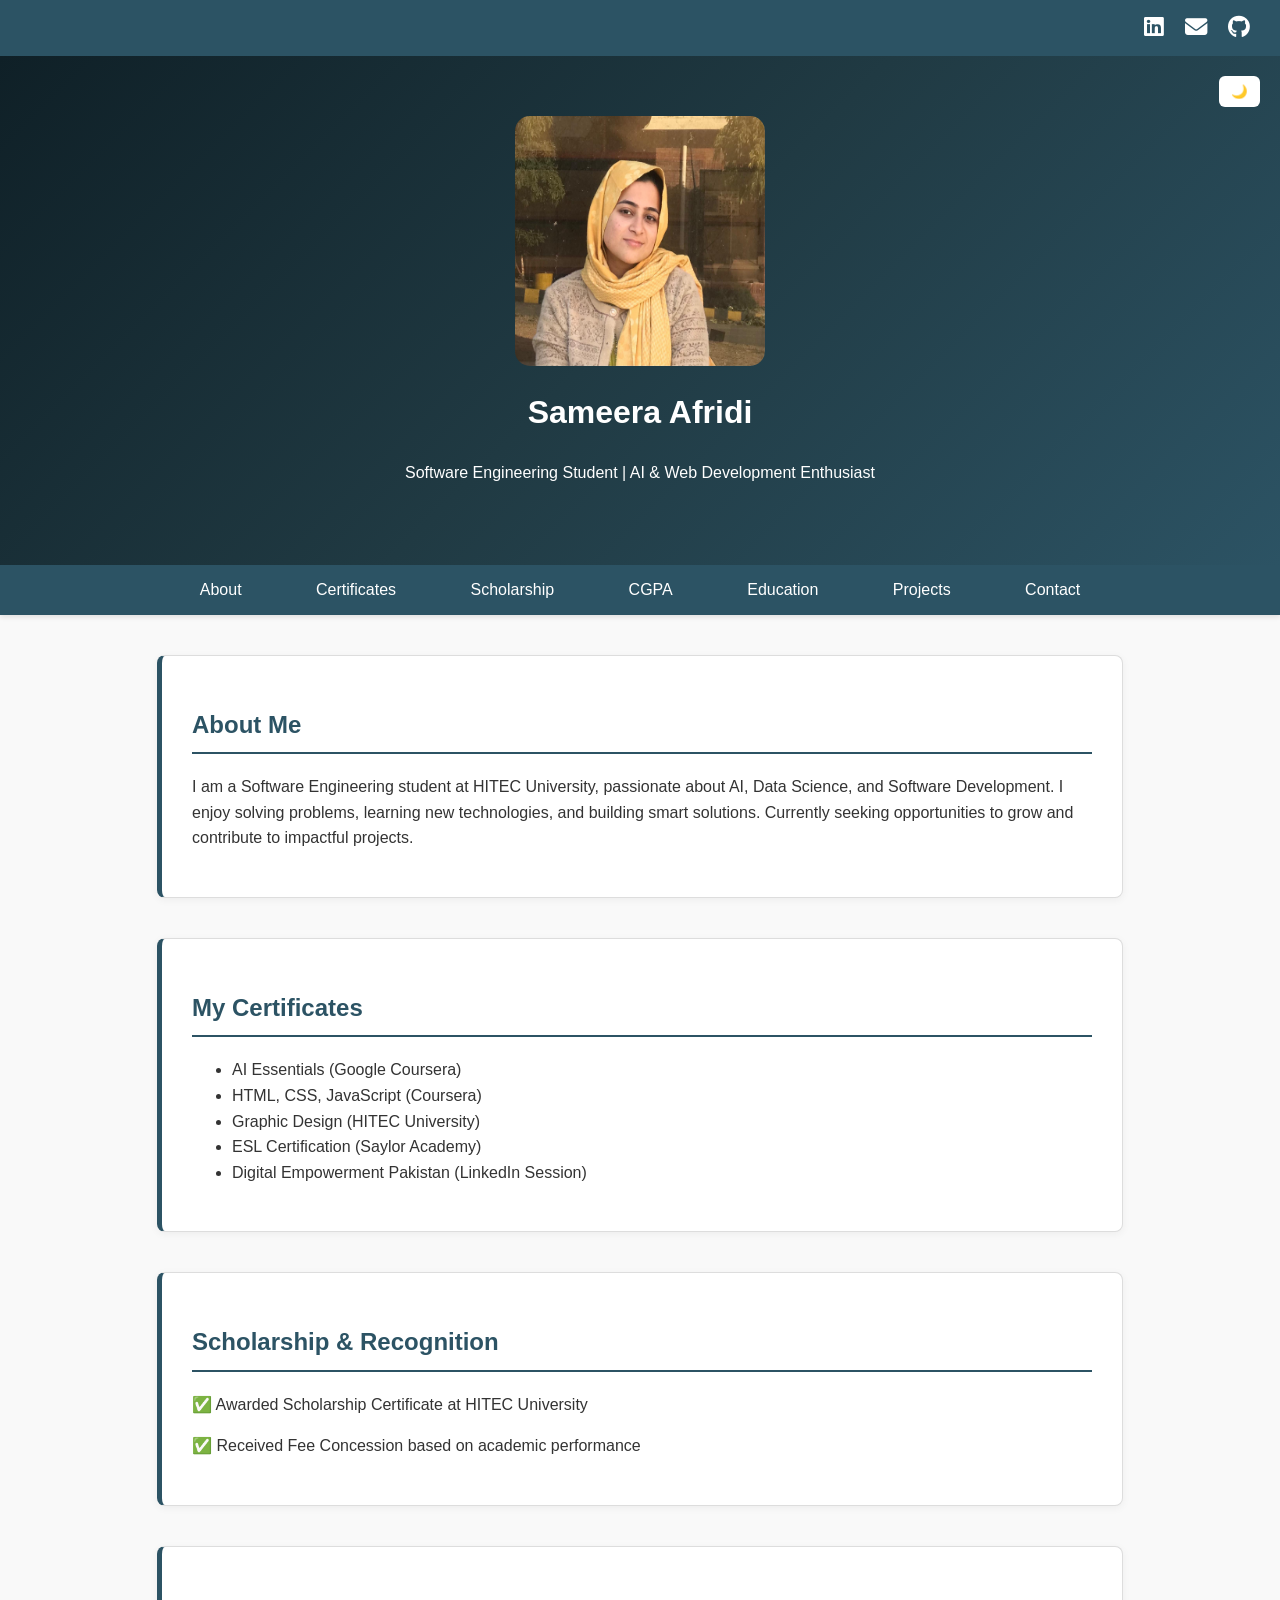
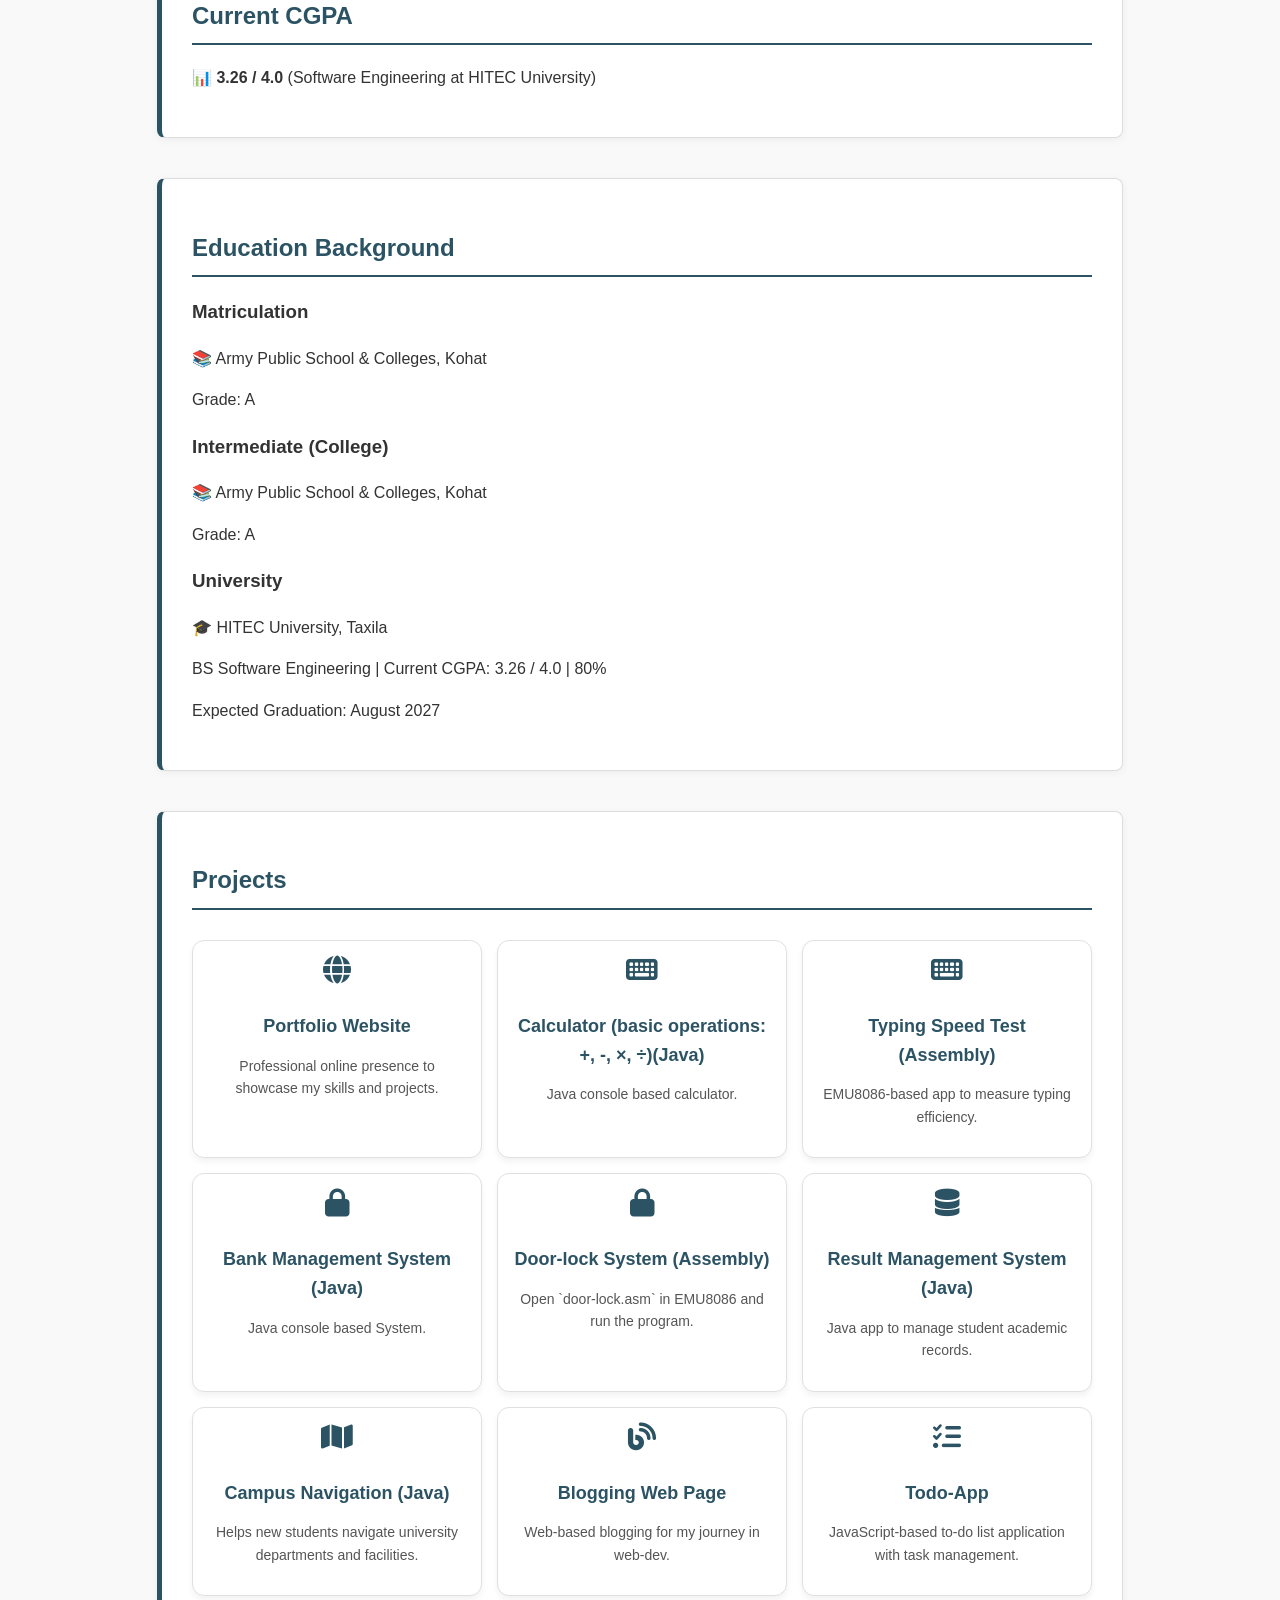
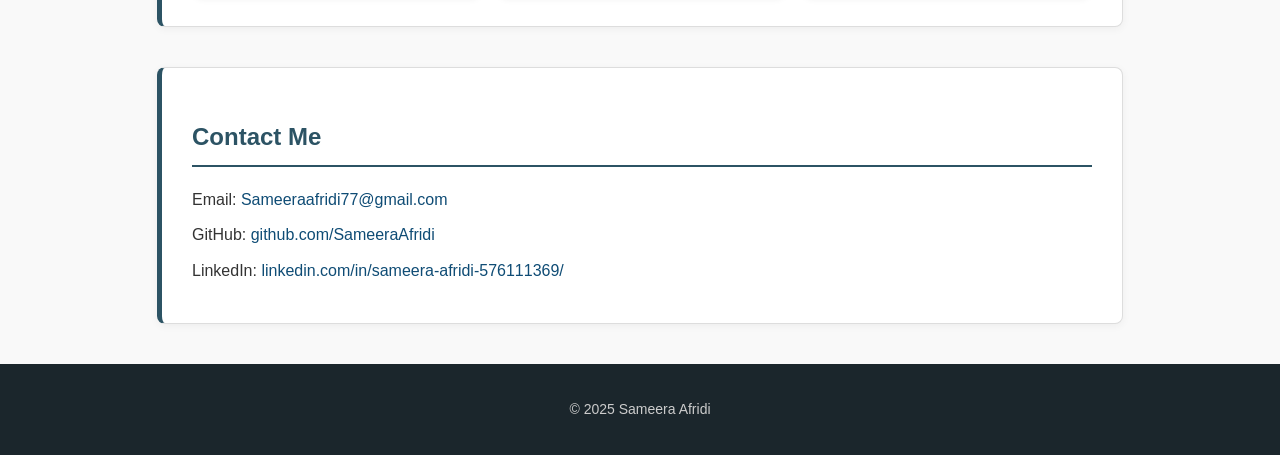
==== index.html @ 012a5889 "index.html" ====
<!DOCTYPE html>
<html lang="en">
<head>
    <meta charset="UTF-8">
    <meta name="viewport" content="width=device-width, initial-scale=1.0">
    <title>Sameera Afridi | Portfolio</title>
    <!-- CSS File -->
    <link rel="stylesheet" href="style.css">
    <!-- Font Awesome -->
    <link rel="stylesheet" href="https://cdnjs.cloudflare.com/ajax/libs/font-awesome/6.4.0/css/all.min.css">
</head>

<body>


    <header class="top-header">
        <div class="social-icons">
            <a href="https://www.linkedin.com/in/sameera-afridi-576111369" target="_blank" title="LinkedIn">
                <i class="fab fa-linkedin"></i>
            </a>
            <a href="mailto:sameeraafridi77@gmail.com" title="Email">
                <i class="fas fa-envelope"></i>
            </a>
            <a href="https://github.com/SameeraAfridi" target="_blank" title="GitHub">
                <i class="fab fa-github"></i>
            </a>
        </div>
    </header>

     <header class="hero">
        <img src="[data-uri]" 
        alt="Project Screenshot"
  class="project-img">
        <h1>Sameera Afridi</h1>
       </p>Software Engineering Student | AI & Web Development Enthusiast</p>
    

       <!-- Dark Mode Toggle Button -->
    <button id="dark-mode-toggle">🌙</button>
<h2 id="typing"></h2>
    </header>

    <nav>
        <ul>
            <li><a href="#about">About</a></li>
            <li><a href="#certificates">Certificates</a></li>
            <li><a href="#scholarship">Scholarship</a></li>
            <li><a href="#cgpa">CGPA</a></li>
            <li><a href="#education">Education</a></li>
            <li><a href="#projects">Projects</a></li>
            <li><a href="#contact">Contact</a></li>
        </ul>
    </nav>

    <section id="about">
        <h2>About Me</h2>
        <p>I am a Software Engineering student at HITEC University, passionate about AI, Data Science, and Software Development. I enjoy solving problems, learning new technologies, and building smart solutions. Currently seeking opportunities to grow and contribute to impactful projects.</p>
    </section>

    <section id="certificates">
        <h2>My Certificates</h2>
        <ul>
            <li>AI Essentials (Google Coursera)</li>
            <li>HTML, CSS, JavaScript (Coursera)</li>
            <li>Graphic Design (HITEC University)</li>
            <li>ESL Certification (Saylor Academy)</li>
            <li>Digital Empowerment Pakistan (LinkedIn Session)</li>
        </ul>
    </section>

    <section id="scholarship">
        <h2>Scholarship & Recognition</h2>
        <p>✅ Awarded Scholarship Certificate at HITEC University</p>
        <p>✅ Received Fee Concession based on academic performance</p>
    </section>

    <section id="cgpa">
        <h2>Current CGPA</h2>
        <p>📊 <strong>3.26 / 4.0</strong> (Software Engineering at HITEC University)</p>
    </section>

    <section id="education">
        <h2>Education Background</h2>
        <h3>Matriculation</h3>
        <p>📚 Army Public School & Colleges, Kohat</p>
        <p>Grade: A</p>

        <h3>Intermediate (College)</h3>
        <p>📚 Army Public School & Colleges, Kohat</p>
        <p>Grade: A</p>

        <h3>University</h3>
        <p>🎓 HITEC University, Taxila</p>
        <p>BS Software Engineering | Current CGPA: 3.26 / 4.0 | 80%</p>
        <p>Expected Graduation: August 2027</p>
    </section>

    <section id="projects">
        <h2>Projects</h2>
        <div class="projects-grid">
            <!-- 🔹 Smaller, cleaner cards -->
            <div class="project-card">
                <i class="fas fa-globe"></i>
                <h3>Portfolio Website</h3>
                <p>Professional online presence to showcase my skills and projects.</p>
            </div>

             <div class="project-card">
                <i class="fas fa-keyboard"></i>
                <h3> Calculator (basic operations: +, -, ×, ÷)(Java)</h3>
                <p>Java console based calculator.</p>
            </div>
            <div class="project-card">
                <i class="fas fa-keyboard"></i>
                <h3>Typing Speed Test (Assembly)</h3>
                <p>EMU8086-based app to measure typing efficiency.</p>
            </div>
            <div class="project-card">
                <i class="fas fa-lock"></i>
                <h3>Bank Management System (Java)</h3>
                <p>Java console based System.</p>
            </div>
            <div class="project-card">
                <i class="fas fa-lock"></i>
                <h3>Door-lock System (Assembly)</h3>
                <p>Open `door-lock.asm` in EMU8086 and run the program.</p>
            </div>
            <div class="project-card">
                <i class="fas fa-database"></i>
                <h3>Result Management System (Java)</h3>
                <p>Java app to manage student academic records.</p>
            </div>
            <div class="project-card">
                <i class="fas fa-map"></i>
                <h3>Campus Navigation (Java)</h3>
                <p>Helps new students navigate university departments and facilities.</p>
            </div>
            <div class="project-card">
                <i class="fas fa-blog"></i>
                <h3>Blogging Web Page</h3>
                <p>Web-based blogging for my journey in web-dev.</p>
            </div>
            <div class="project-card">
                <i class="fas fa-list-check"></i>
                <h3>Todo-App</h3>
                <p>JavaScript-based to-do list application with task management.</p>
            </div>
        </div>
    </section>

    <section id="contact">
        <h2>Contact Me</h2>
        <p>Email: <a href="mailto:Sameeraafridi77@gmail.com">Sameeraafridi77@gmail.com</a></p>
        <p>GitHub: <a href="https://github.com/SameeraAfridi">github.com/SameeraAfridi</a></p>
        <p>LinkedIn: <a href="https://linkedin.com/in/sameera-afridi-576111369/">linkedin.com/in/sameera-afridi-576111369/</a></p>
    </section>

    <footer>
        <p>© 2025 Sameera Afridi </p>
    </footer>



    <!-- JS File -->
    <script src="script.js"></script>
</body>
</html>
---- style.css ----
/* ---------------- GENERAL ---------------- */
body {
    font-family: 'Segoe UI', Tahoma, Geneva, Verdana, sans-serif;
    background-color: #f9f9f9;
    margin: 0;
    padding: 0;
    color: #333;
    line-height: 1.6;
}

#scrollTopBtn:hover {
    background-color: #0f2027;
    transform: translateY(-2px);
}

/* picture */
.project-img {
    width: 250px;   /* set desired width */
    height: 250px;   /* keeps aspect ratio */
    border-radius: 15px; /* optional */
    display: block;
    margin: 0 auto; /* centers the image */
}


#dark-mode-toggle {
    position: absolute;
    top: 20px;
    right: 20px;
    padding: 8px 12px;
    border: none;
    border-radius: 6px;
    background: white;
    cursor: pointer;
}

/* ---------------- HEADER ---------------- */
.top-header {
    background-color: #2c5364;
    text-align: right;
    padding: 10px 30px;
}

.top-header .social-icons a {
    color: #fff;
    font-size: 1.4rem;
    margin-left: 15px;
    text-decoration: none;
    transition: 0.3s;
}
.top-header .social-icons a:hover {
    color: #00acee;
}

/* Hero Section */
header.hero {
    background: linear-gradient(135deg, #0f2027, #203a43, #2c5364);
    color: white;
    text-align: center;
    padding: 60px 20px;
    position: relative;
}

/* ---------------- NAV ---------------- */
nav {
    background-color: #2c5364;
    text-align: center;
    padding: 12px 0;
    box-shadow: 0 2px 5px rgba(0,0,0,0.1);
}
nav ul {
    list-style: none;
    margin: 0;
    padding: 0;
}
nav ul li {
    display: inline-block;
    margin: 0 25px;
}
nav ul li a {
    color: #ffffff;
    font-weight: 500;
    text-decoration: none;
    font-size: 16px;
    padding: 5px 10px;
    transition: 0.3s;
}
nav ul li a:hover {
    background-color: #ffffff;
    color: #2c5364;
    border-radius: 5px;
}

/* ---------------- SECTIONS ---------------- */
section {
    max-width: 900px;
    margin: 40px auto;
    padding: 30px;
    background-color: #fff;
    border: 1px solid #ddd;
    border-left: 5px solid #2c5364;
    border-radius: 8px;
    box-shadow: 0 2px 8px rgba(0,0,0,0.05);
    animation: fadeIn 1s ease-in;
}
section h2 {
    color: #2c5364;
    font-size: 24px;
    border-bottom: 2px solid #2c5364;
    padding-bottom: 8px;
    margin-bottom: 20px;
}

/* ---------------- PROJECTS ---------------- */
.projects-grid {
    display: grid;
    grid-template-columns: repeat(auto-fit, minmax(220px, 1fr)); /* 🔹 smaller cards */
    gap: 15px;
    padding-top: 10px;
}
.project-card {
    background: #ffffff;
    padding: 15px;
    border-radius: 12px;
    border: 1px solid #e0e0e0;
    box-shadow: 0 4px 6px rgba(0,0,0,0.05);
    text-align: center;
    transition: transform 0.2s ease, box-shadow 0.2s ease;
}
.project-card i {
    font-size: 28px;
    color: #2c5364;
    margin-bottom: 10px;
}
.project-card h3 {
    font-size: 18px;
    color: #2c5364;
    margin-bottom: 8px;
}
.project-card p {
    font-size: 14px;
    color: #555;
}
.project-card:hover {
    transform: translateY(-6px);
    box-shadow: 0 8px 20px rgba(0,0,0,0.1);
    border-color: #2c5364;
}

/* ---------------- CONTACT ---------------- */
#contact p {
    margin: 10px 0;
}
a {
    color: #0f4c75;
    text-decoration: none;
    font-weight: 500;
}
a:hover {
    text-decoration: underline;
}

/* ---------------- FOOTER ---------------- */
footer {
    background-color: #1b262c;
    color: #cccccc;
    text-align: center;
    padding: 20px;
    margin-top: 20px;
    font-size: 14px;
}

/* Scroll-to-Top Button */
#scrollTopBtn {
    position: fixed;
    bottom: 30px;
    right: 30px;
    background: #2c5364;
    color: white;
    border: none;
    padding: 12px;
    border-radius: 50%;
    cursor: pointer;
    display: none;
}

/* Animation */
@keyframes fadeIn {
    from { opacity: 0; transform: translateY(20px); }
    to { opacity: 1; transform: translateY(0); }
}

/* ---------------- DARK MODE ---------------- */
body.dark-mode {
    background-color: #121212;
    color: #f1f1f1;
}
body.dark-mode section {
    background-color: #1e1e1e;
    border-color: #444;
}
body.dark-mode nav {
    background-color: #111;
}
body.dark-mode nav ul li a {
    color: #ddd;
}
body.dark-mode nav ul li a:hover {
    background-color: #333;
    color: #fff;
}
body.dark-mode footer {
    background-color: #000;
    color: #aaa;
}
body.dark-mode .project-card {
    background: #1c1c1c;
    border-color: #444;
    box-shadow: 0 4px 6px rgba(255,255,255,0.05);
}
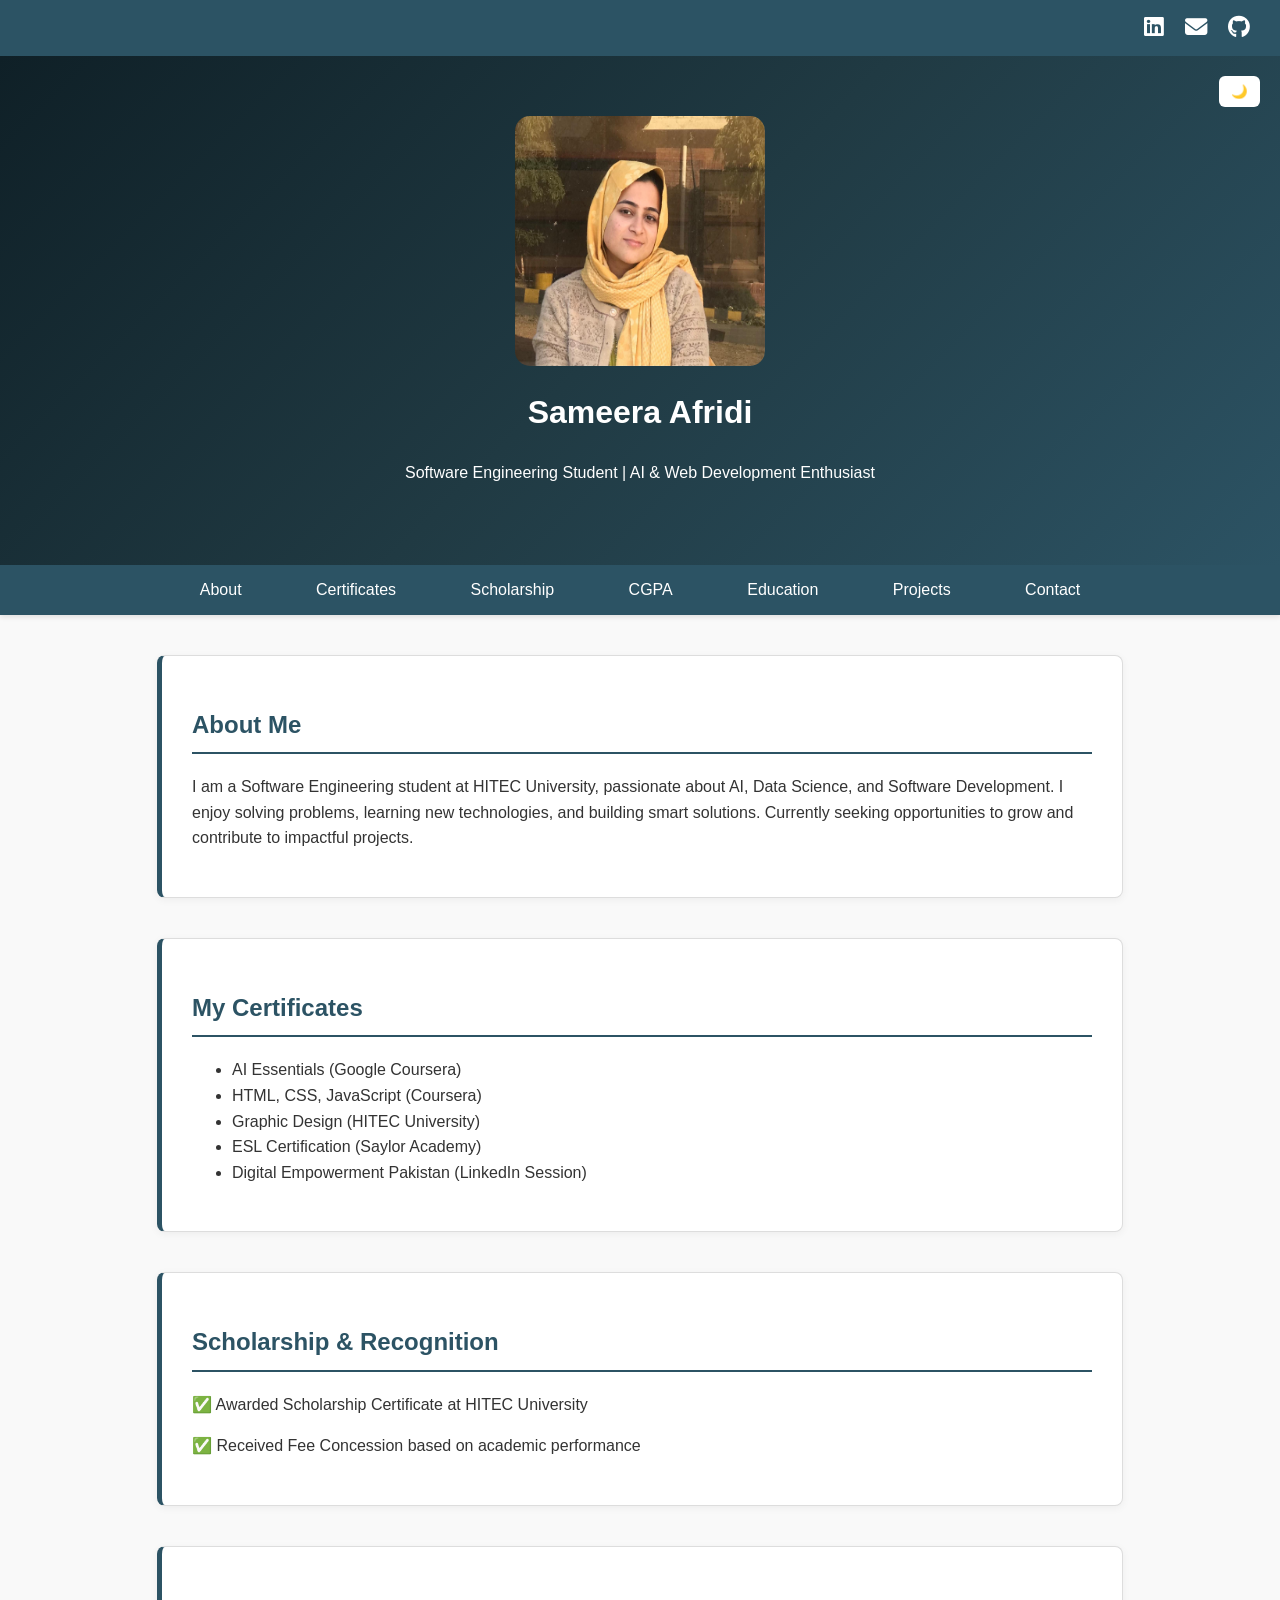
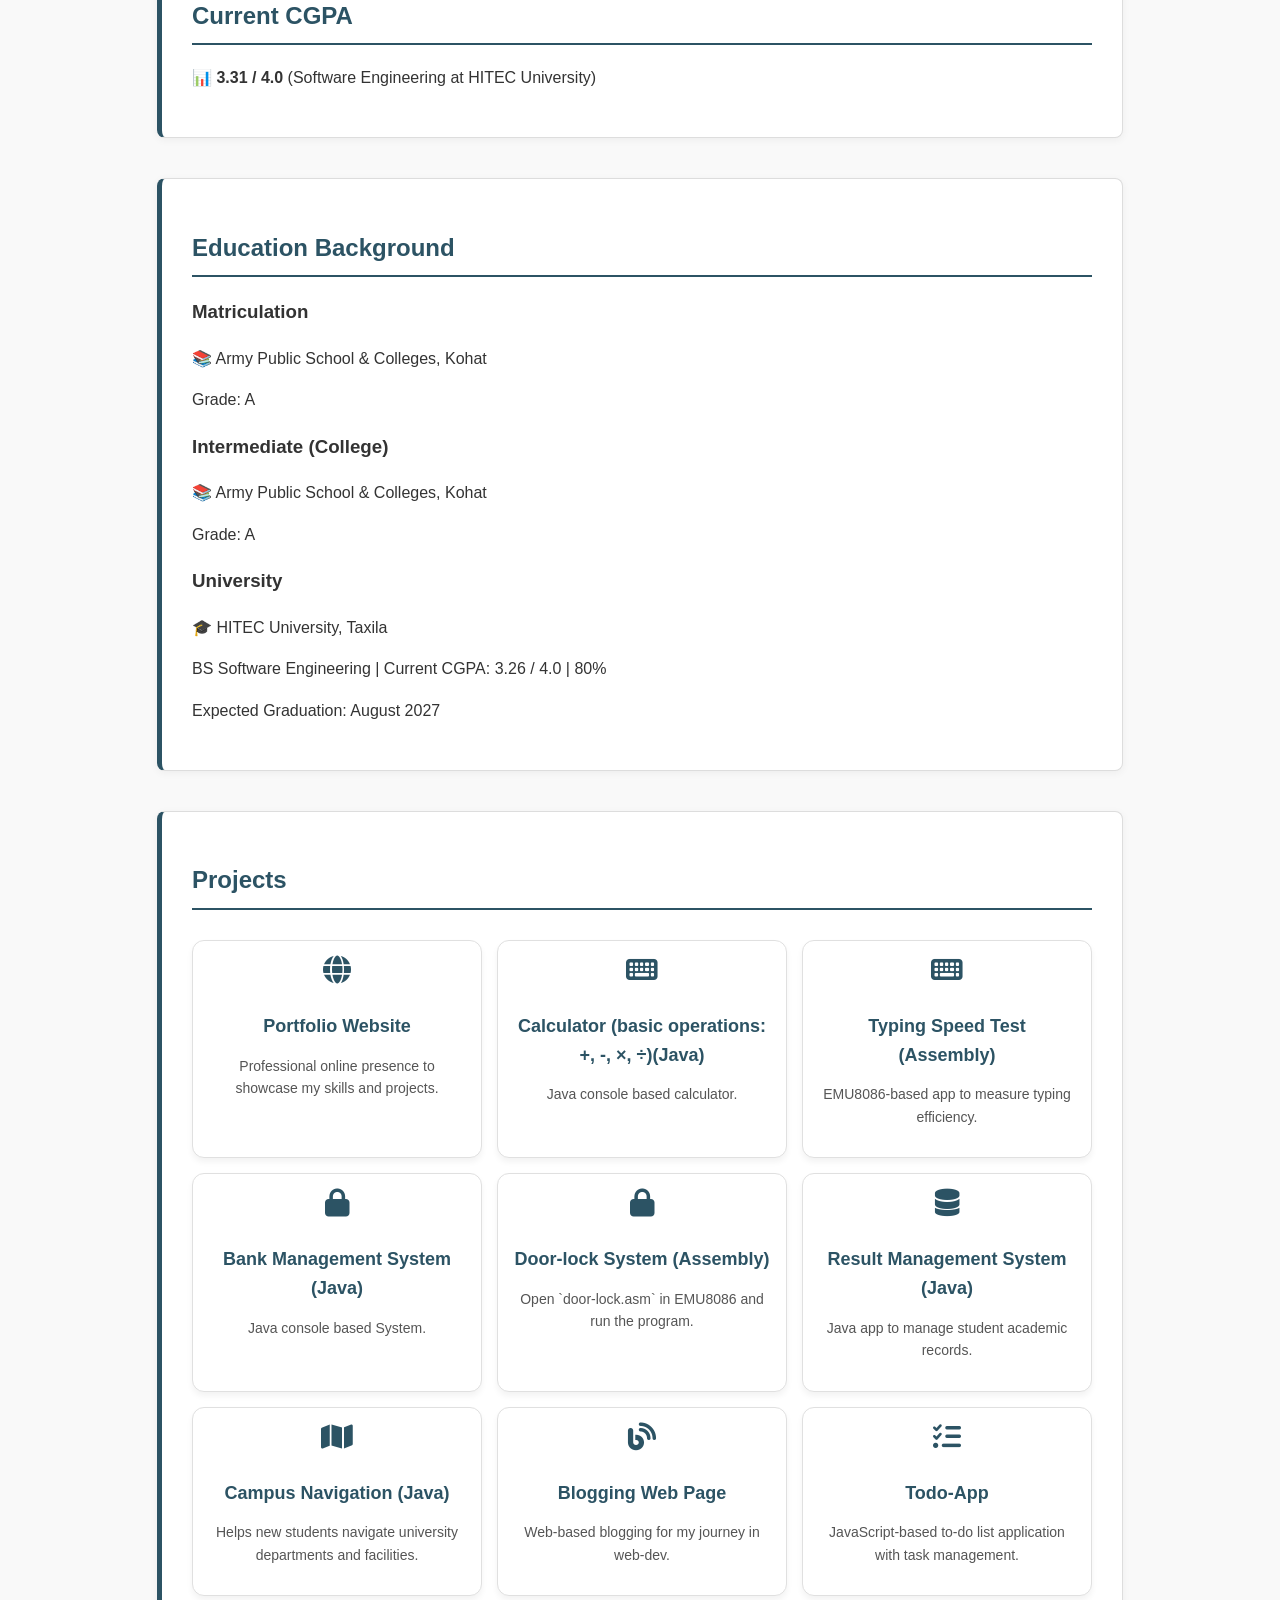
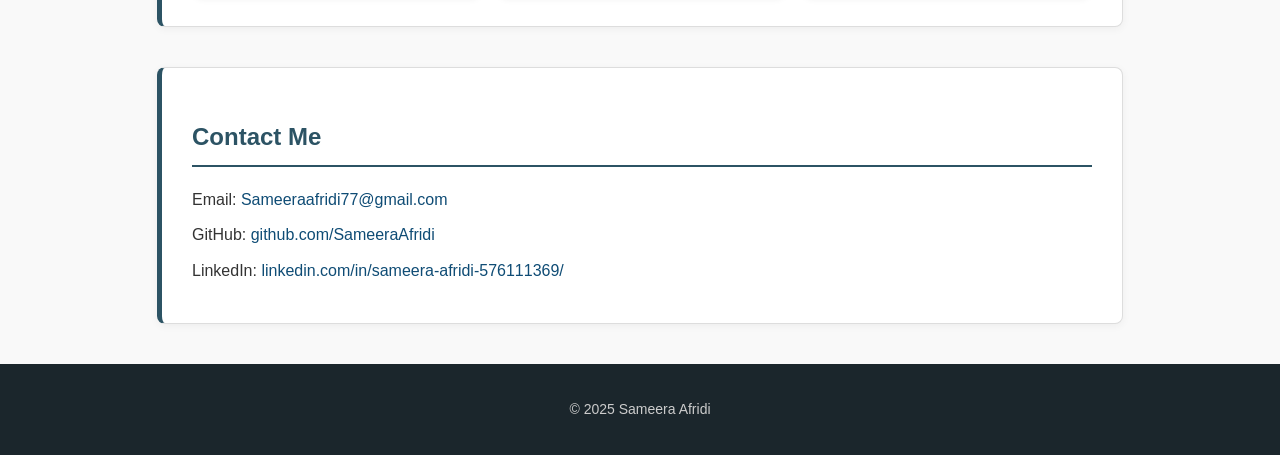
==== commit f66afecb: "index.html" ====
--- a/index.html
+++ b/index.html
@@ -76,7 +76,7 @@
 
     <section id="cgpa">
         <h2>Current CGPA</h2>
-        <p>📊 <strong>3.26 / 4.0</strong> (Software Engineering at HITEC University)</p>
+        <p>📊 <strong>3.31 / 4.0</strong> (Software Engineering at HITEC University)</p>
     </section>
 
     <section id="education">
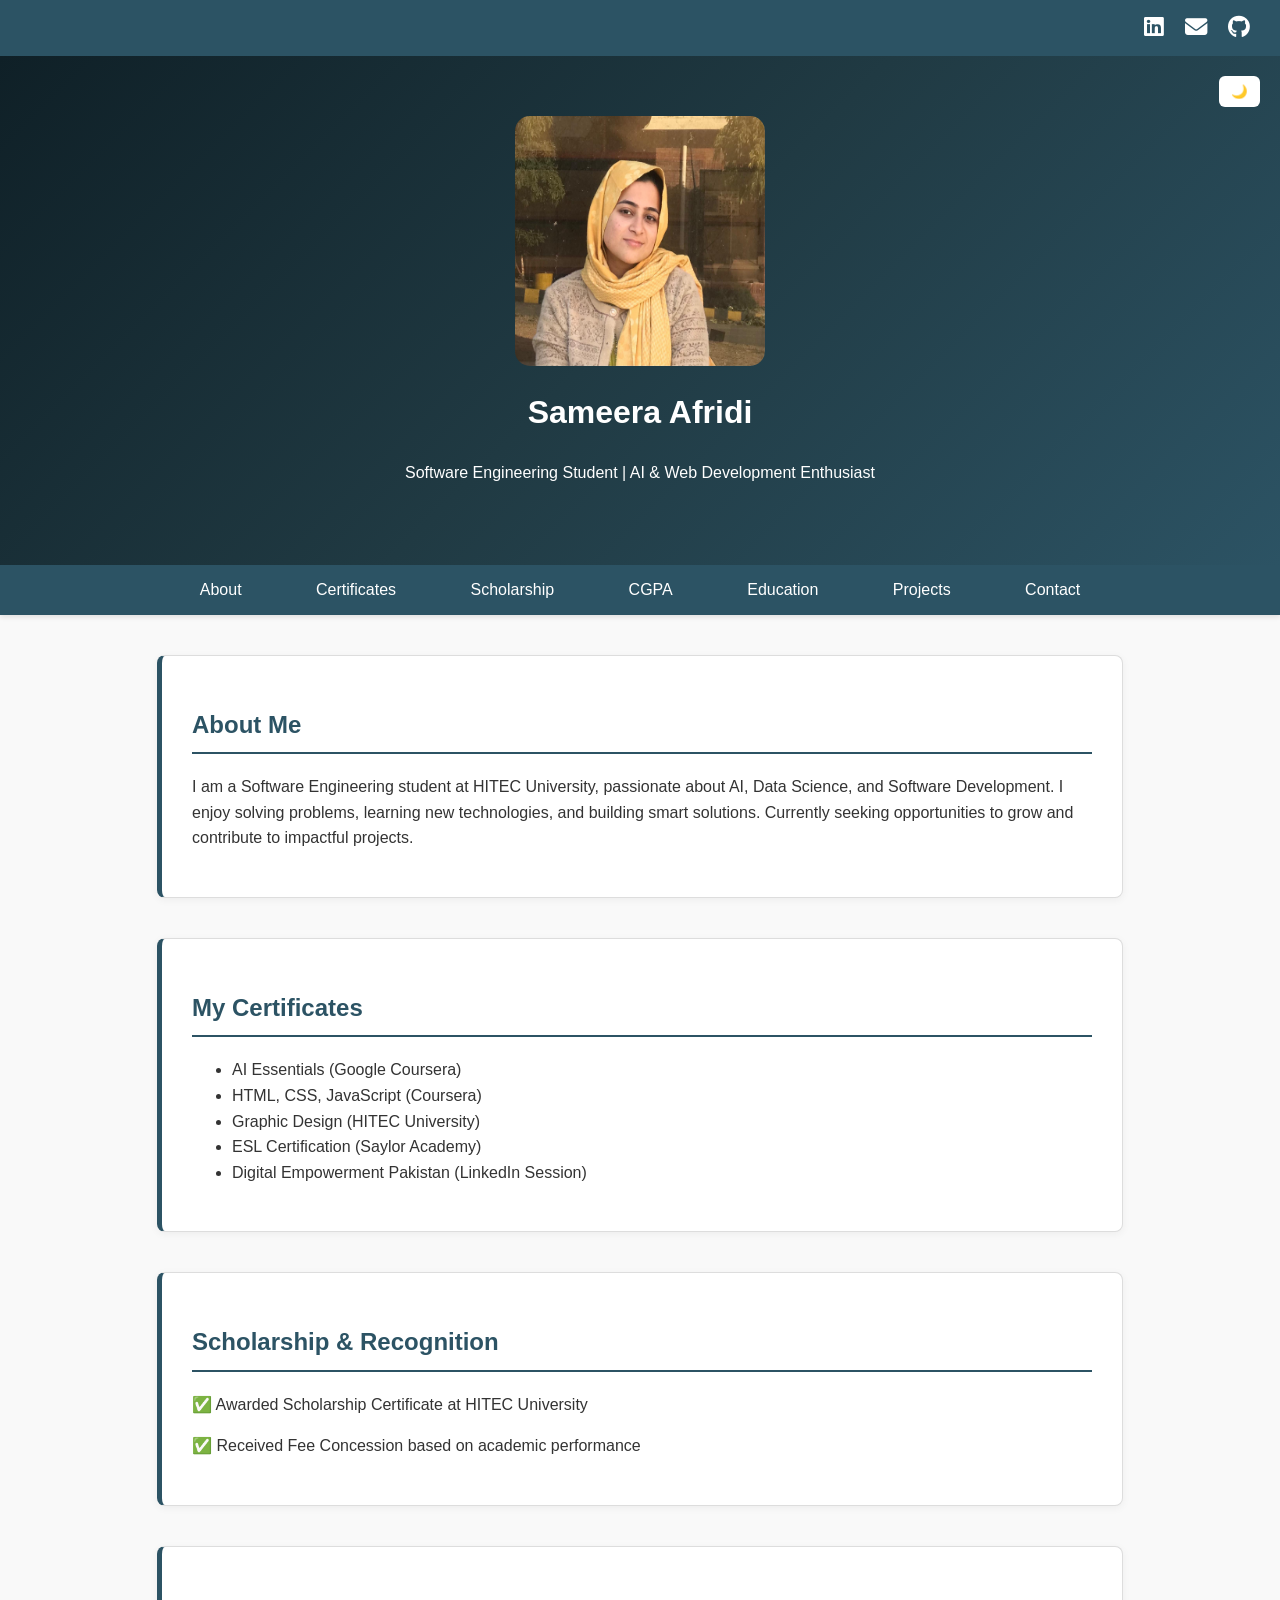
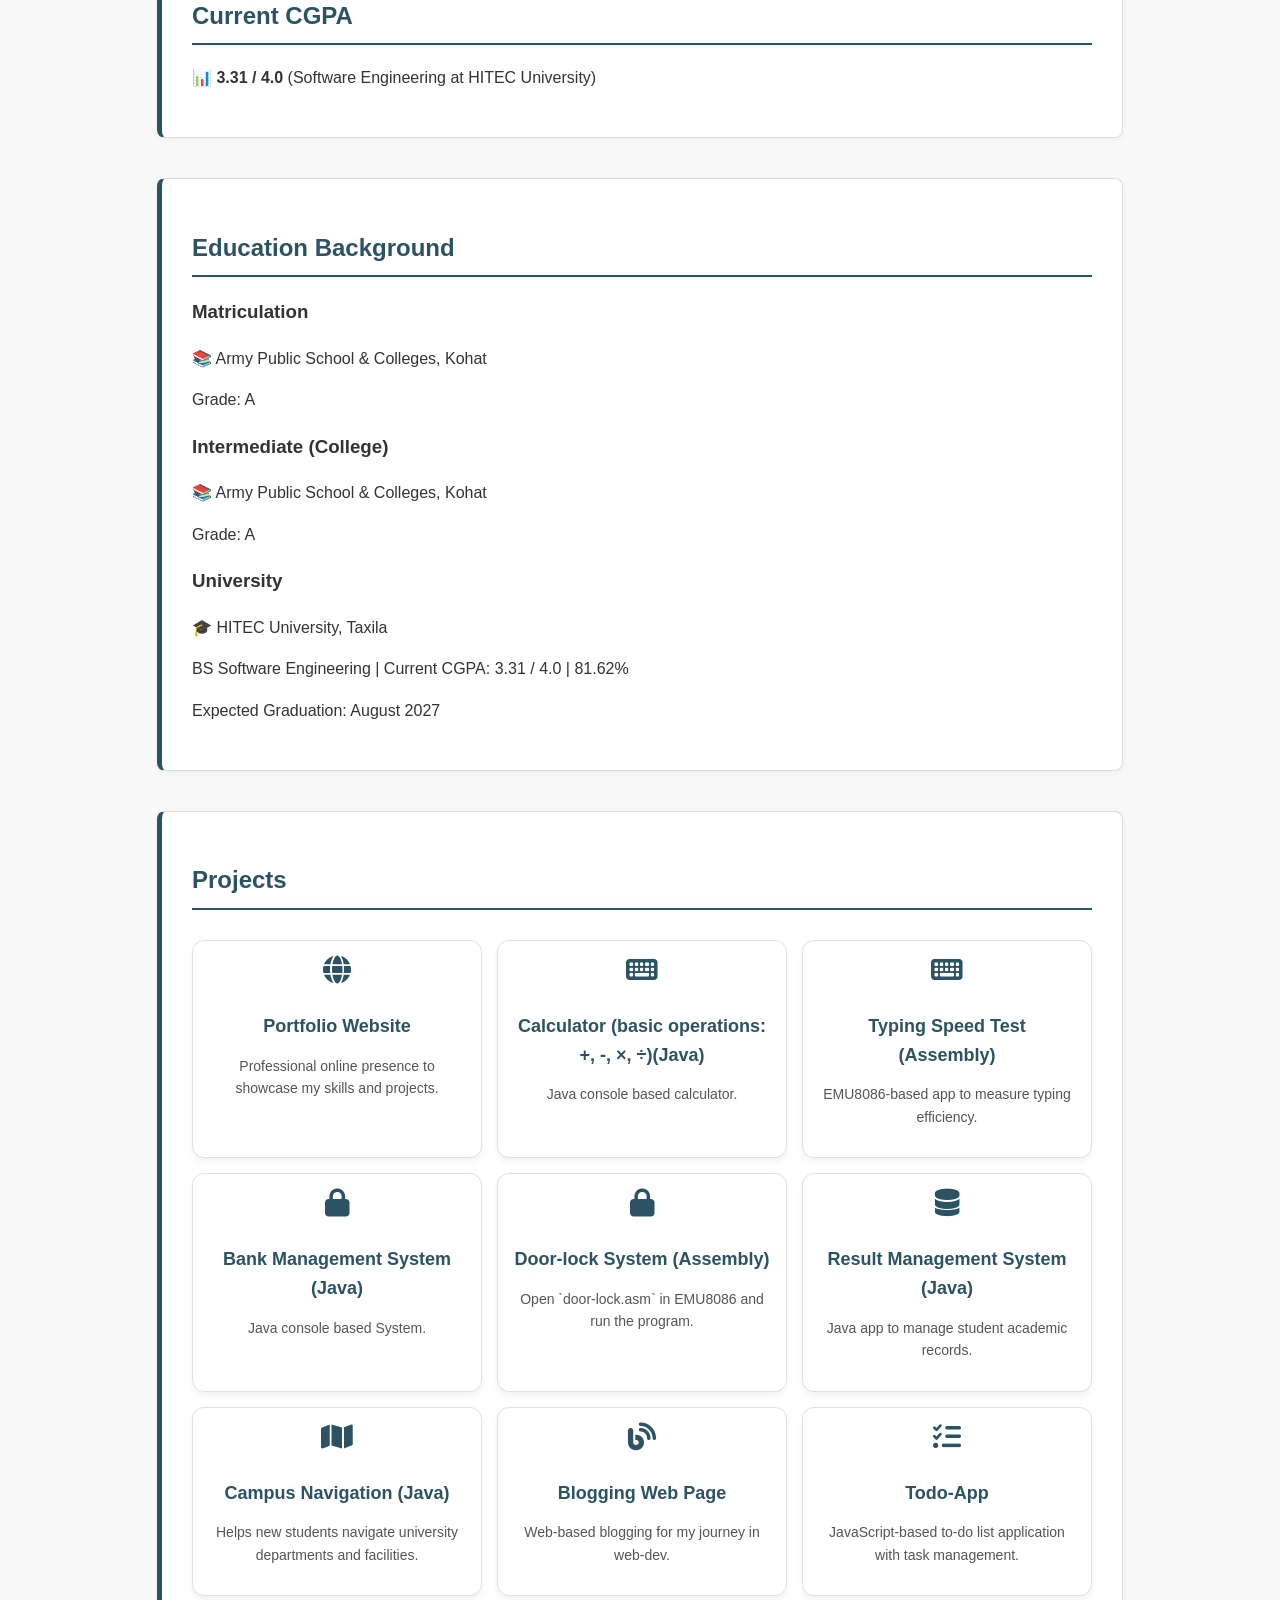
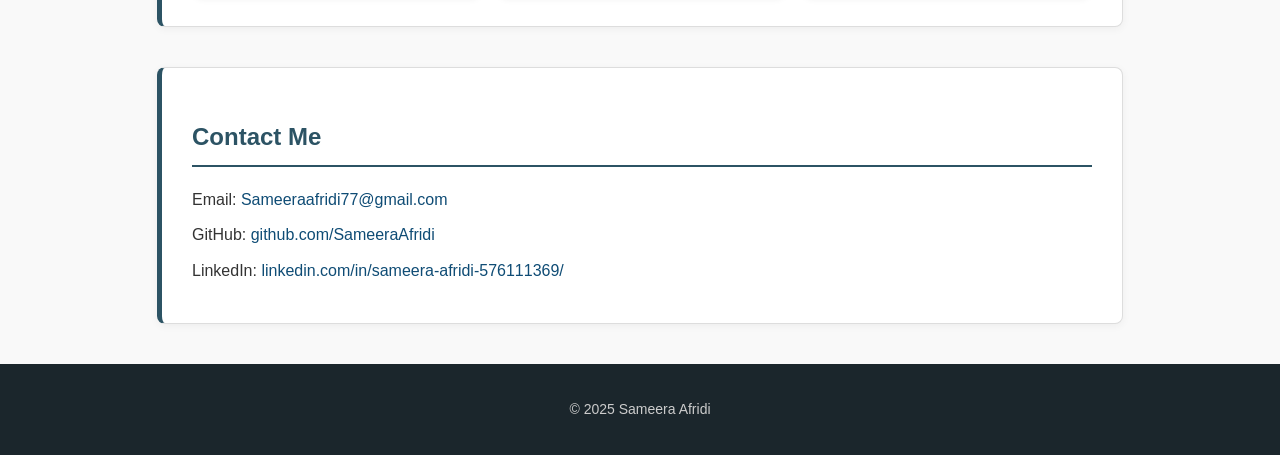
==== commit ea81d4ba: "index.html" ====
--- a/index.html
+++ b/index.html
@@ -91,7 +91,7 @@
 
         <h3>University</h3>
         <p>🎓 HITEC University, Taxila</p>
-        <p>BS Software Engineering | Current CGPA: 3.26 / 4.0 | 80%</p>
+        <p>BS Software Engineering | Current CGPA: 3.31 / 4.0 | 81.62%</p>
         <p>Expected Graduation: August 2027</p>
     </section>
 
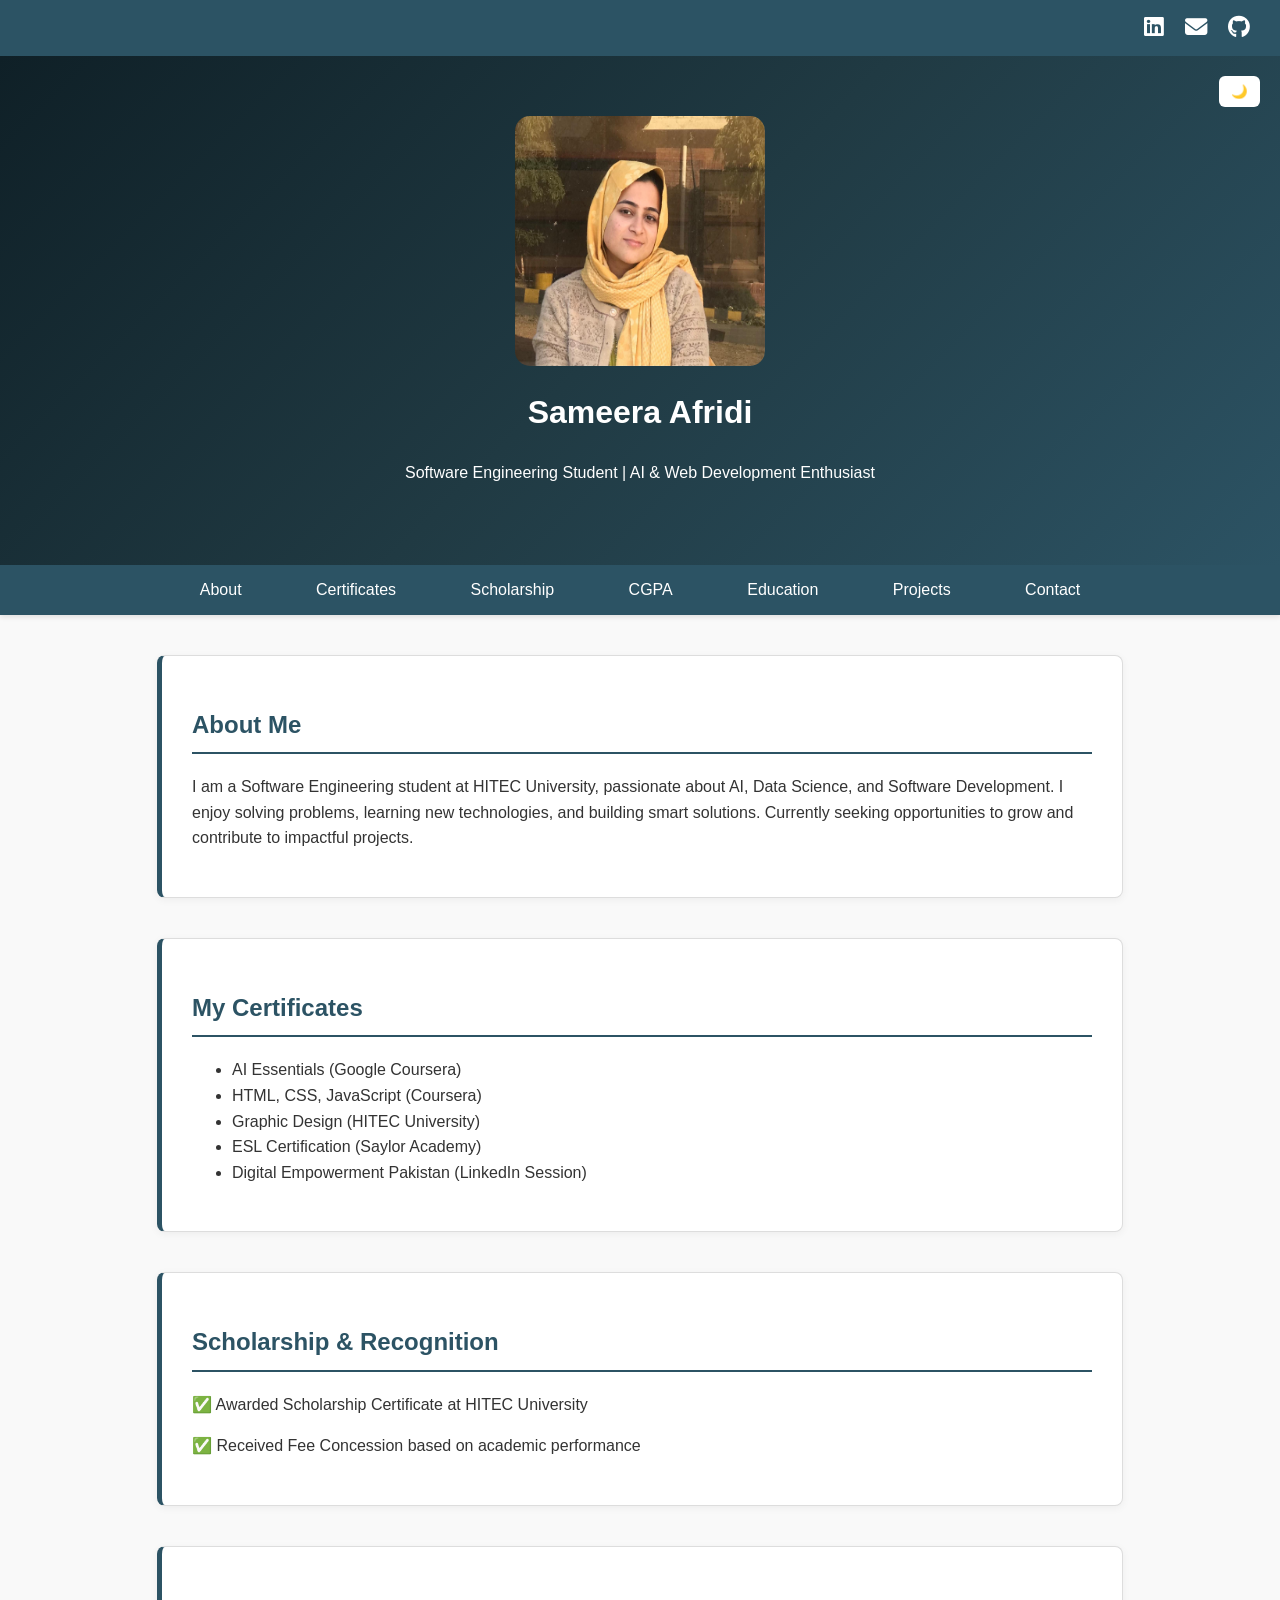
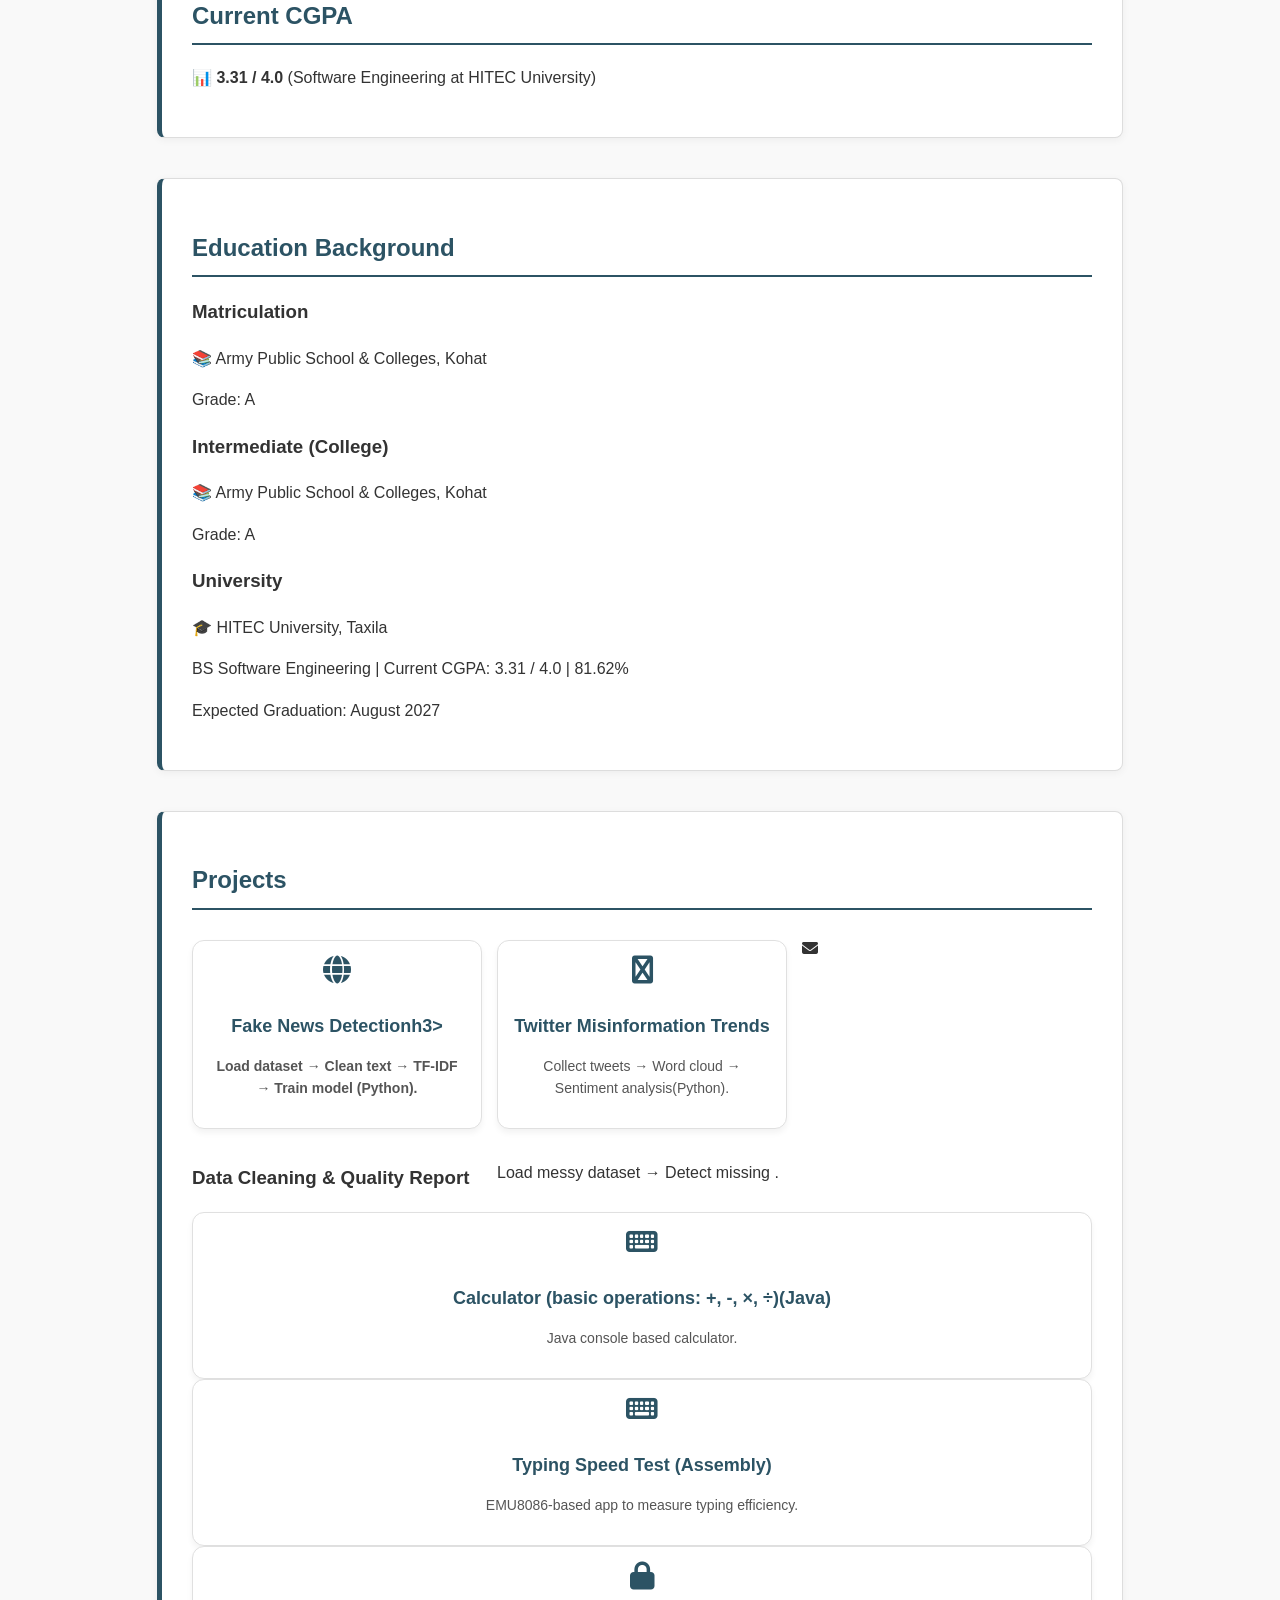
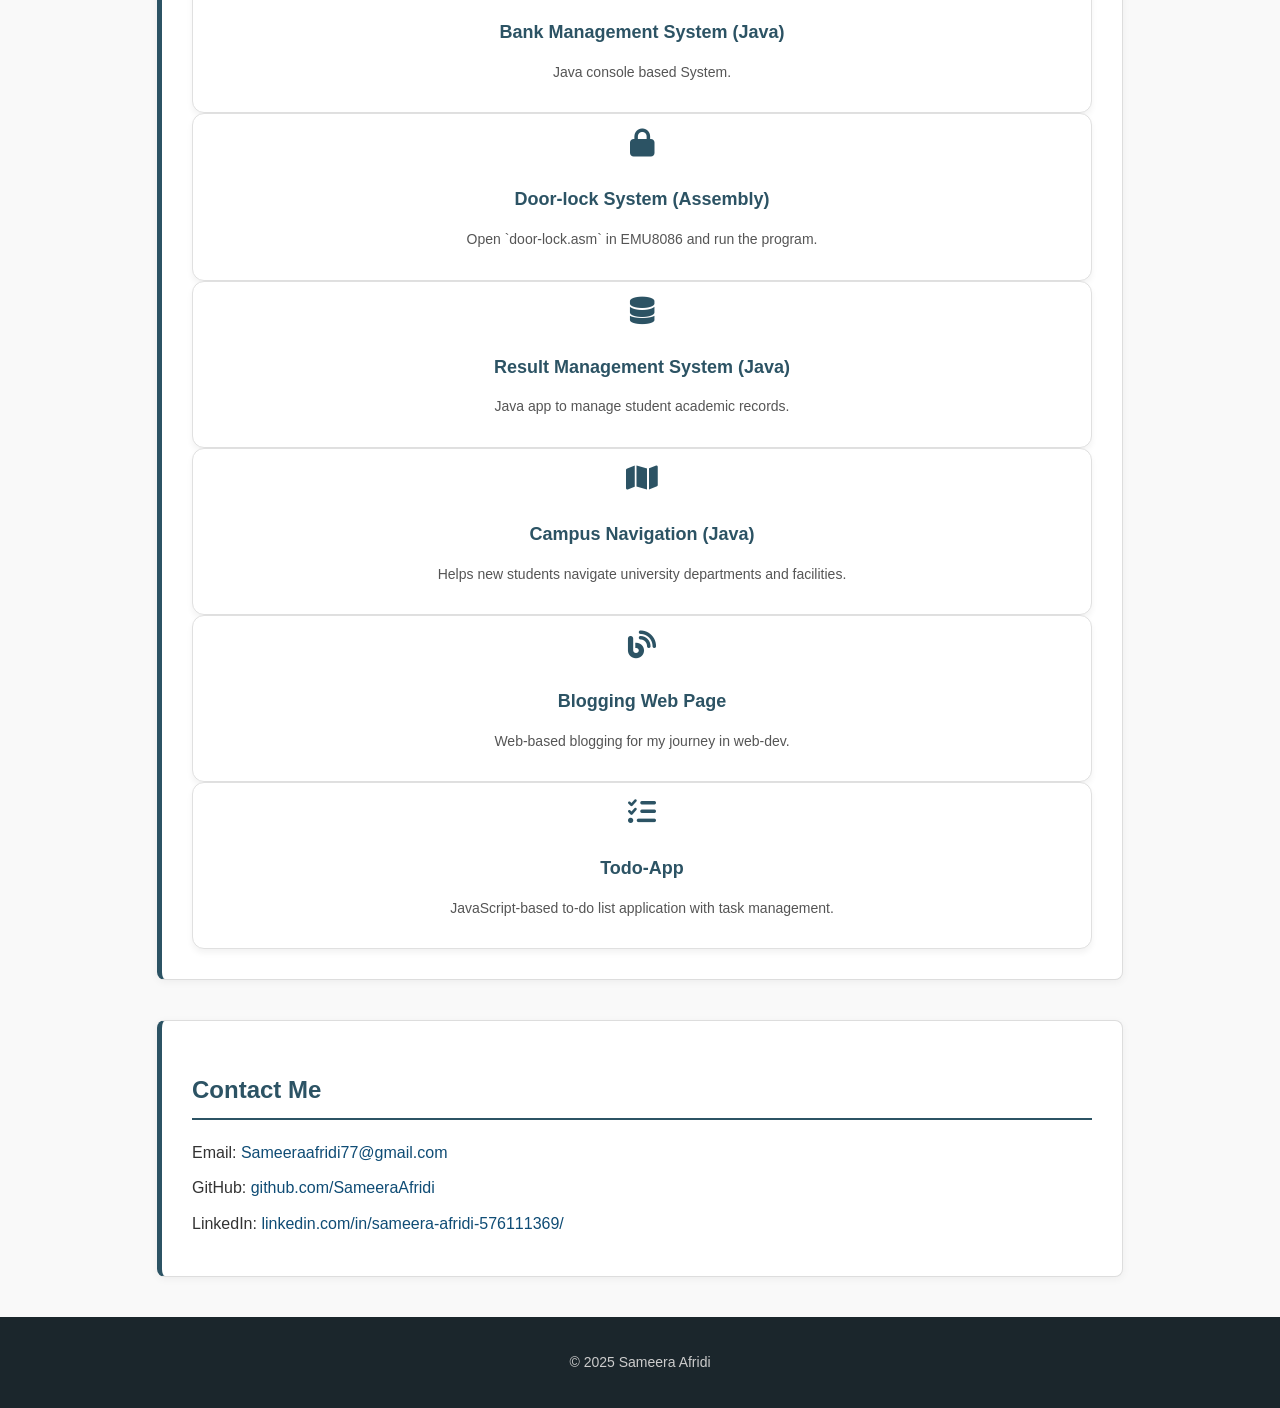
==== commit ae8bac5c: "Update index.html" ====
--- a/index.html
+++ b/index.html
@@ -99,10 +99,21 @@
         <h2>Projects</h2>
         <div class="projects-grid">
             <!-- 🔹 Smaller, cleaner cards -->
+           
+ <div class="project-card">
+                <i class="fas fa-globe"></i>
+                <h3>Fake News Detectionh3>
+                <p>Load dataset → Clean text → TF-IDF → Train model (Python).</p>
+            </div>
+ <div class="project-card">
+                <i class="fas fa-twitter"></i>
+                <h3>Twitter Misinformation Trends</h3>
+                <p>Collect tweets → Word cloud → Sentiment analysis(Python).</p>
+            </div
             <div class="project-card">
-                <i class="fas fa-globe"></i>
-                <h3>Portfolio Website</h3>
-                <p>Professional online presence to showcase my skills and projects.</p>
+                <i class="fas fa-envelope"></i>
+                <h3>Data Cleaning & Quality Report</h3>
+                <p>Load messy dataset → Detect missing .</p>
             </div>
 
              <div class="project-card">
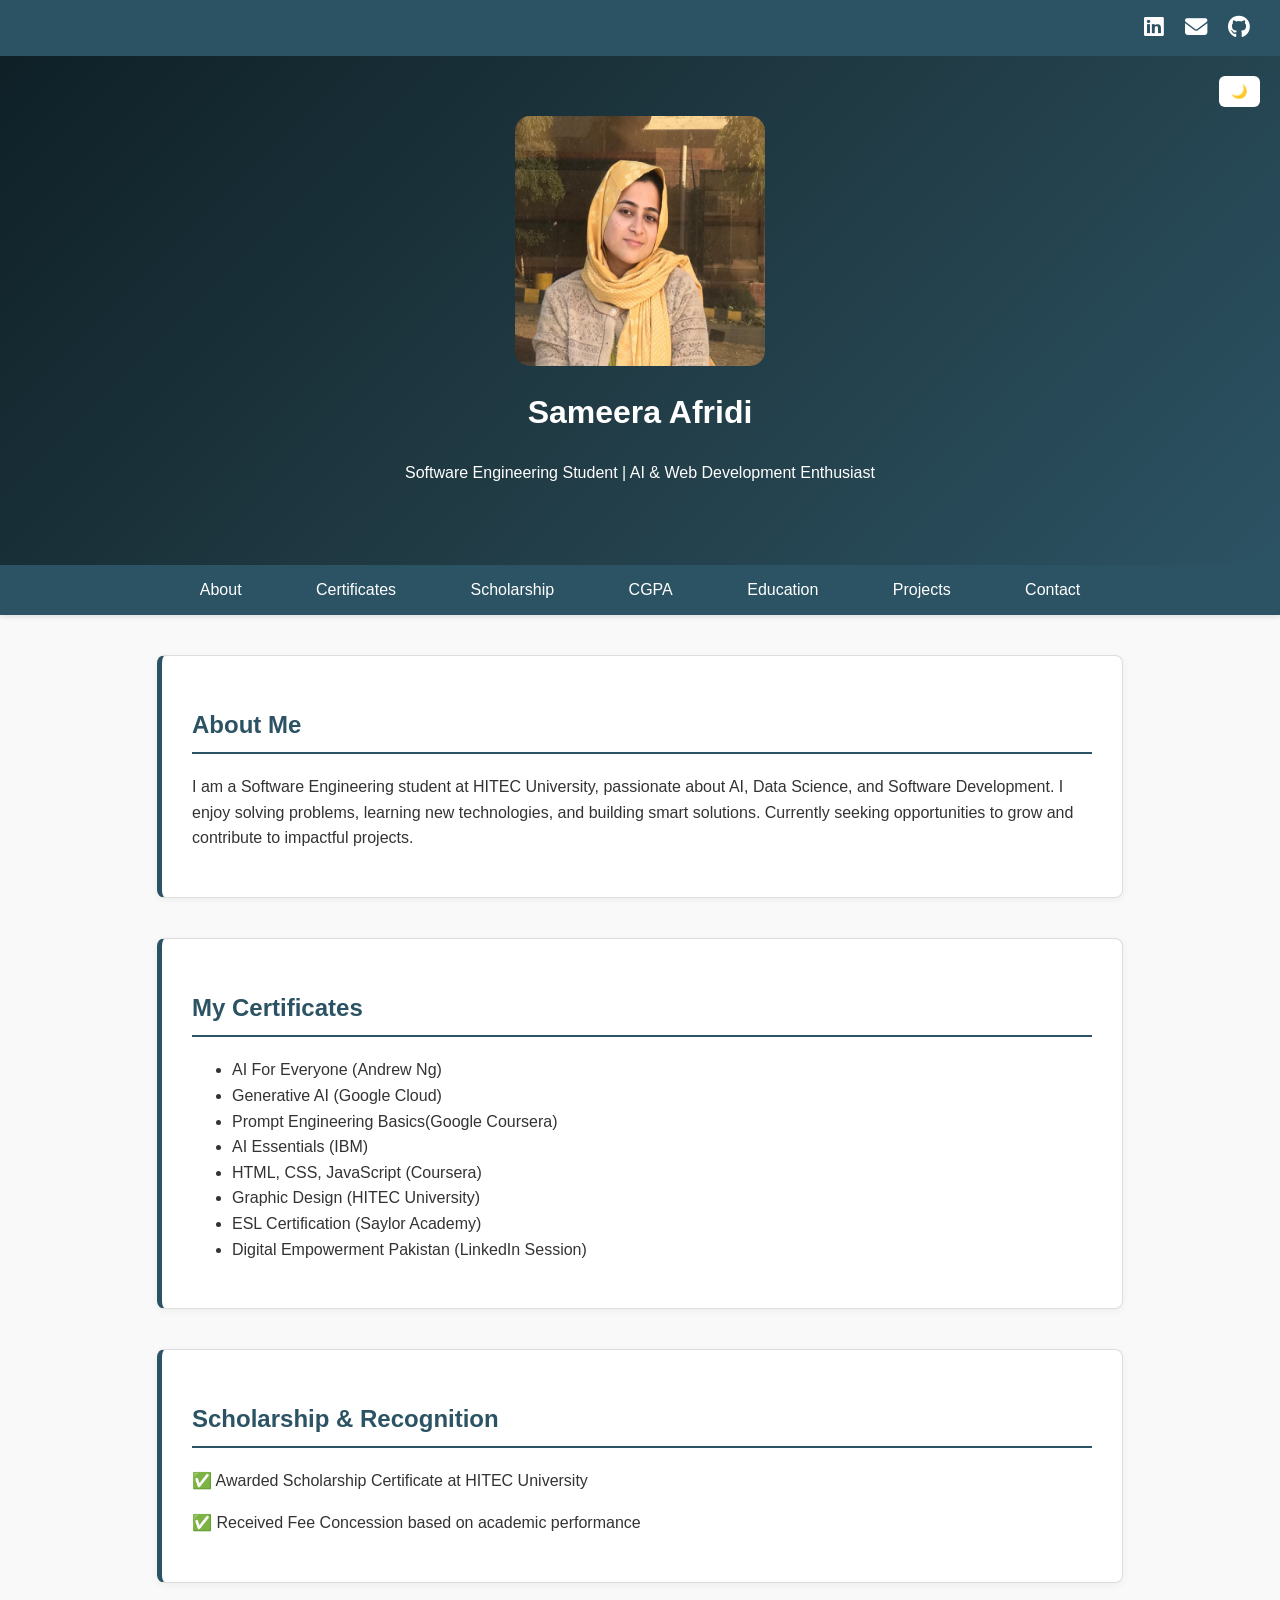
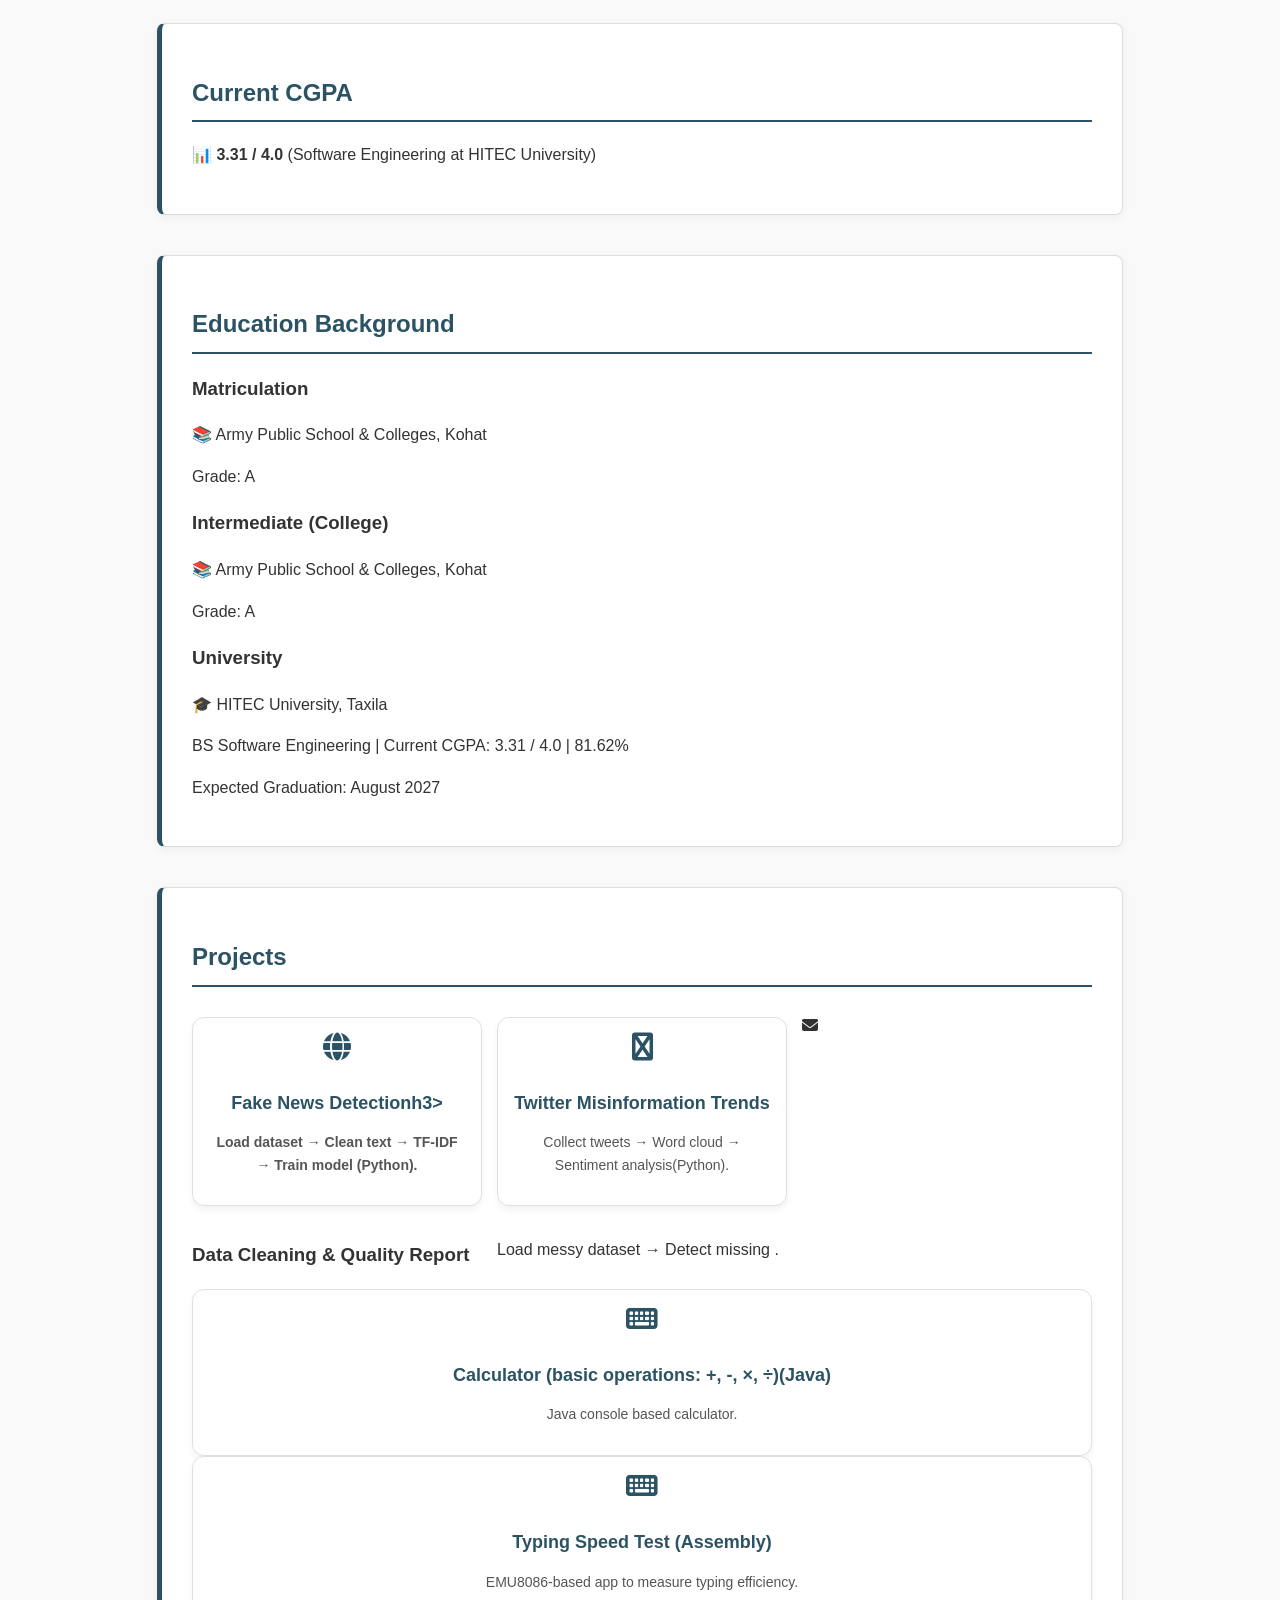
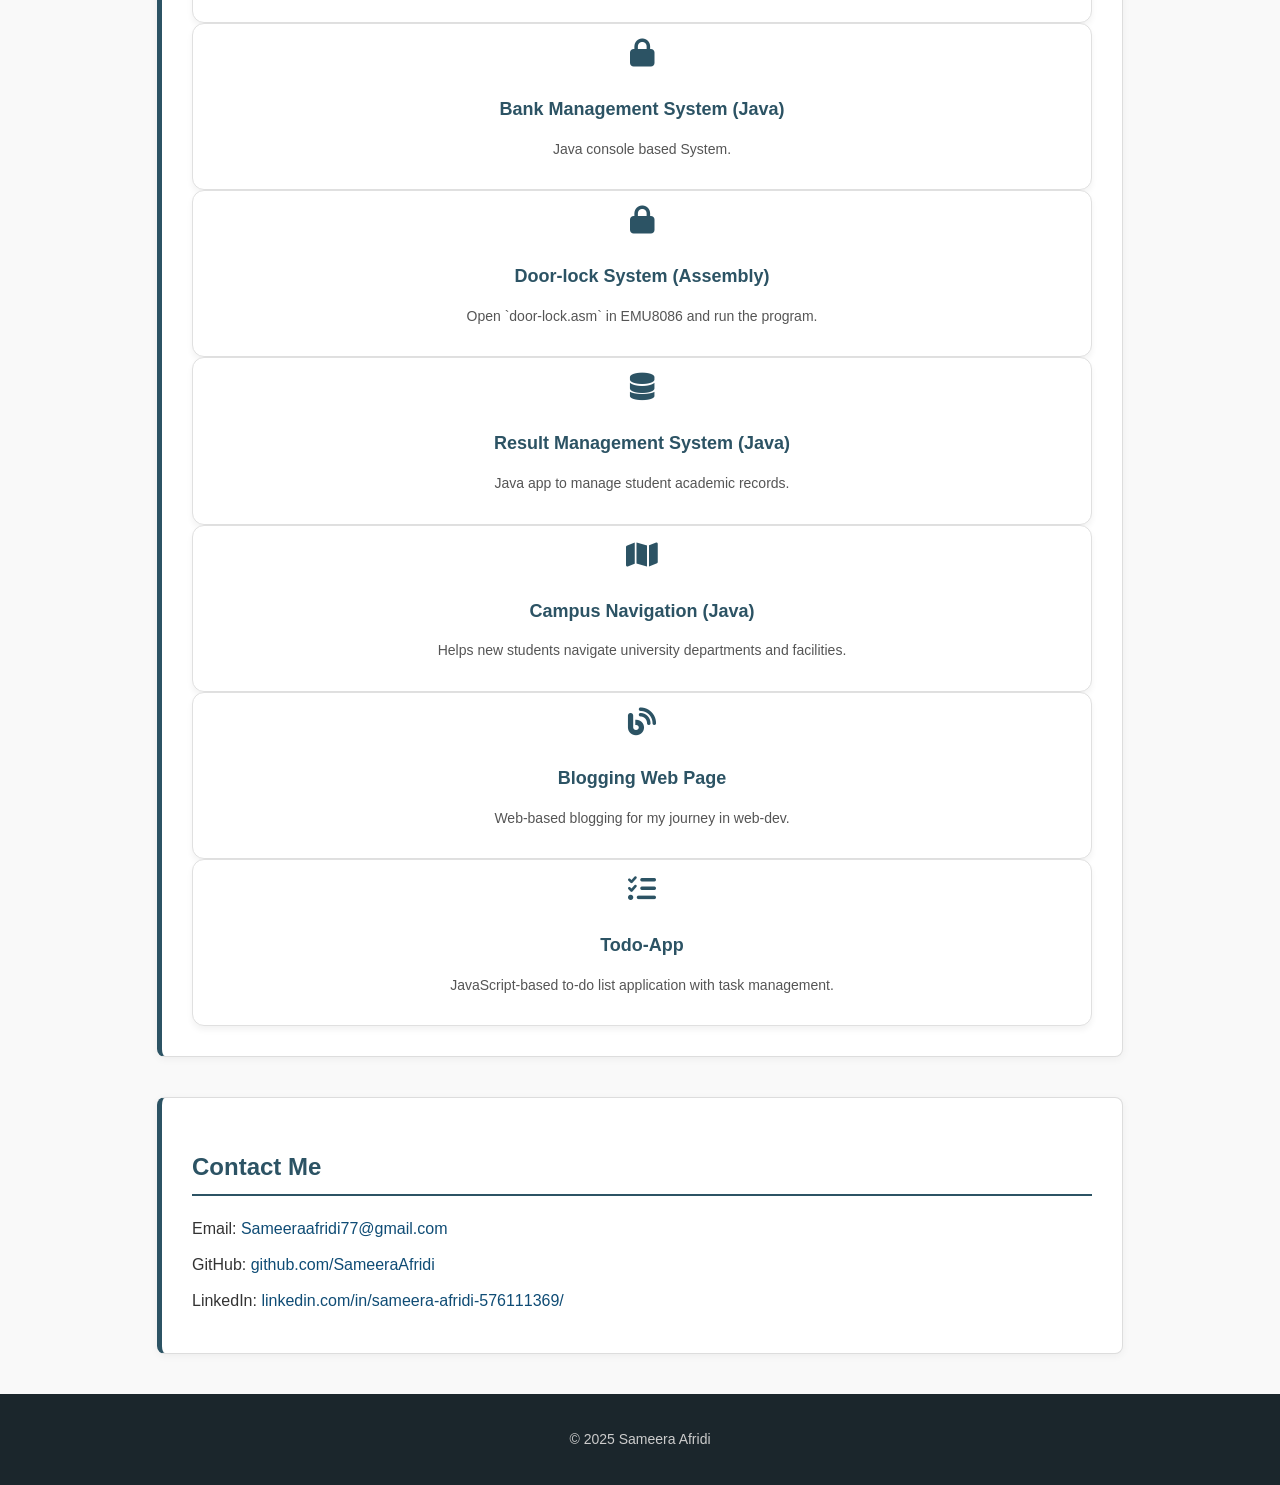
==== commit 2e44123b: "Update index.html" ====
--- a/index.html
+++ b/index.html
@@ -60,7 +60,10 @@
     <section id="certificates">
         <h2>My Certificates</h2>
         <ul>
-            <li>AI Essentials (Google Coursera)</li>
+            <li>AI For Everyone (Andrew Ng)</li>
+            <li> Generative AI (Google Cloud)</li>
+            <li>Prompt Engineering Basics(Google Coursera)</li>
+            <li>AI Essentials (IBM)</li>
             <li>HTML, CSS, JavaScript (Coursera)</li>
             <li>Graphic Design (HITEC University)</li>
             <li>ESL Certification (Saylor Academy)</li>
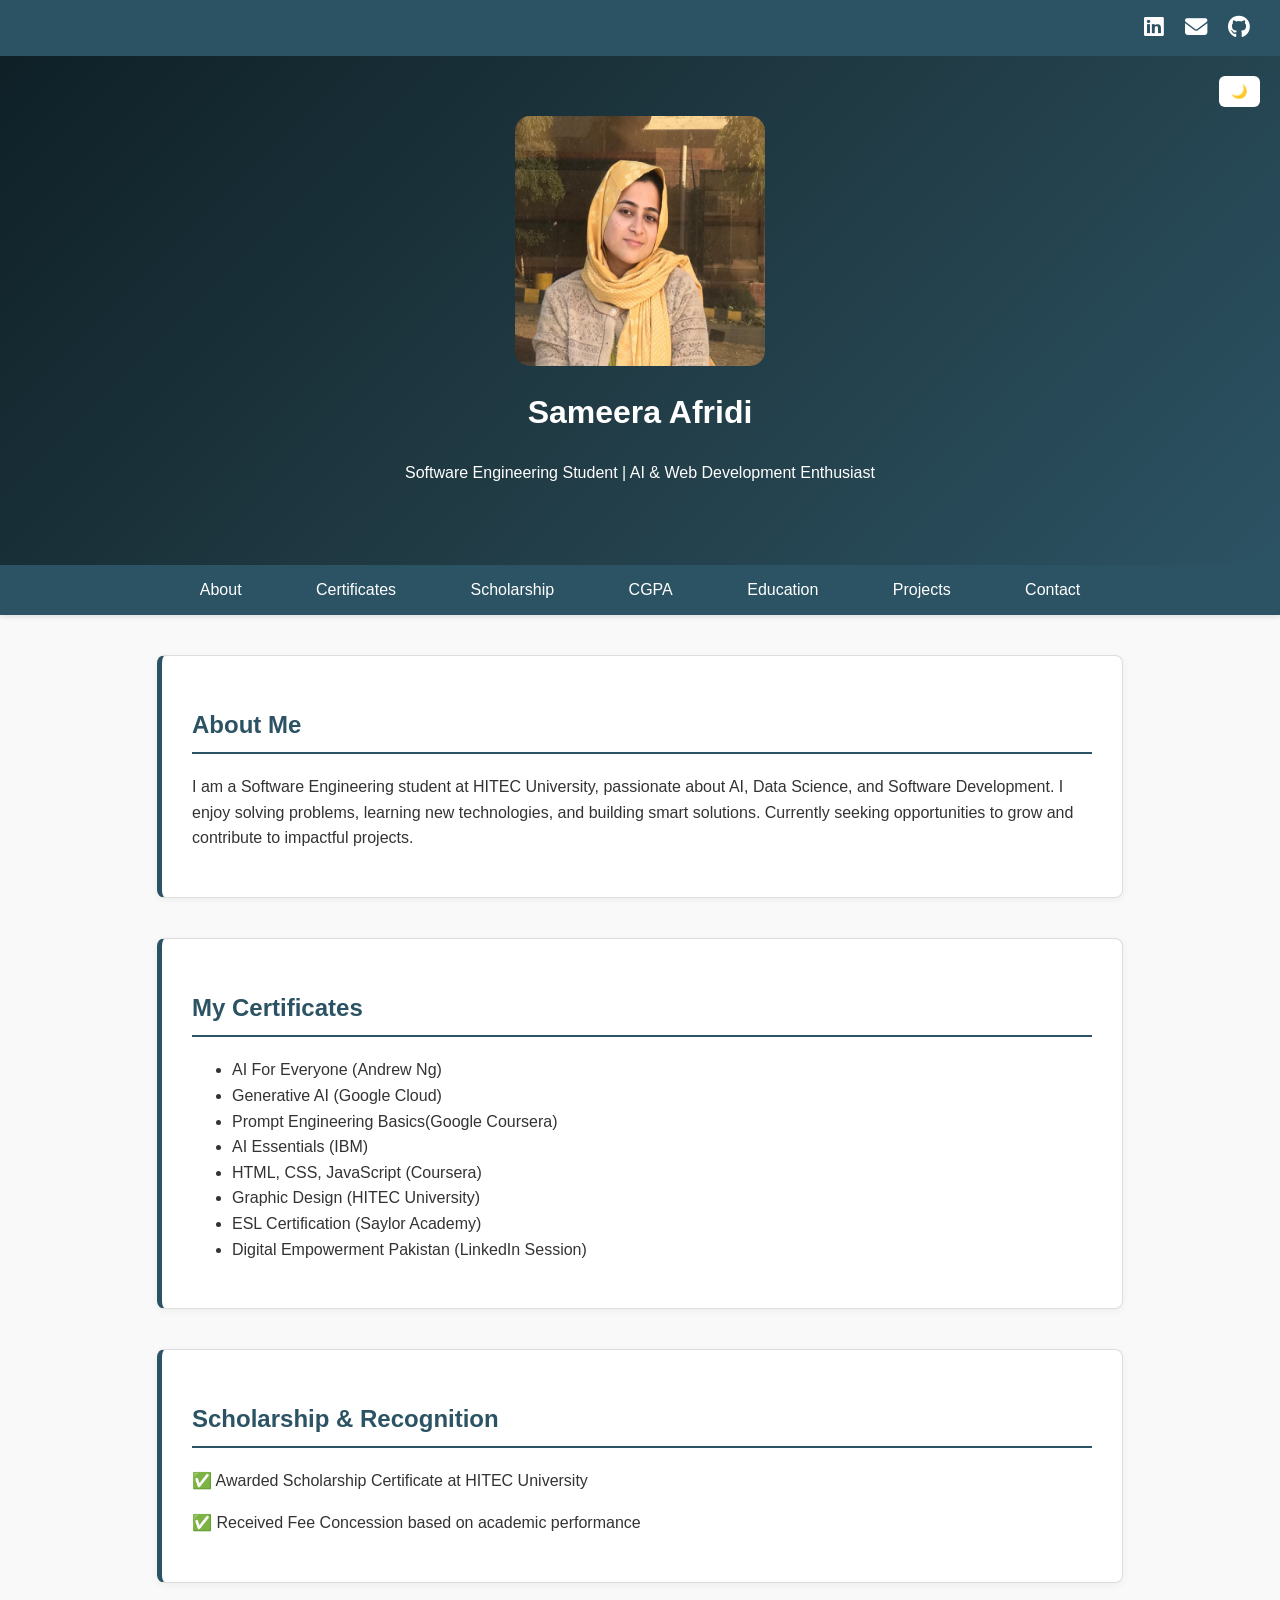
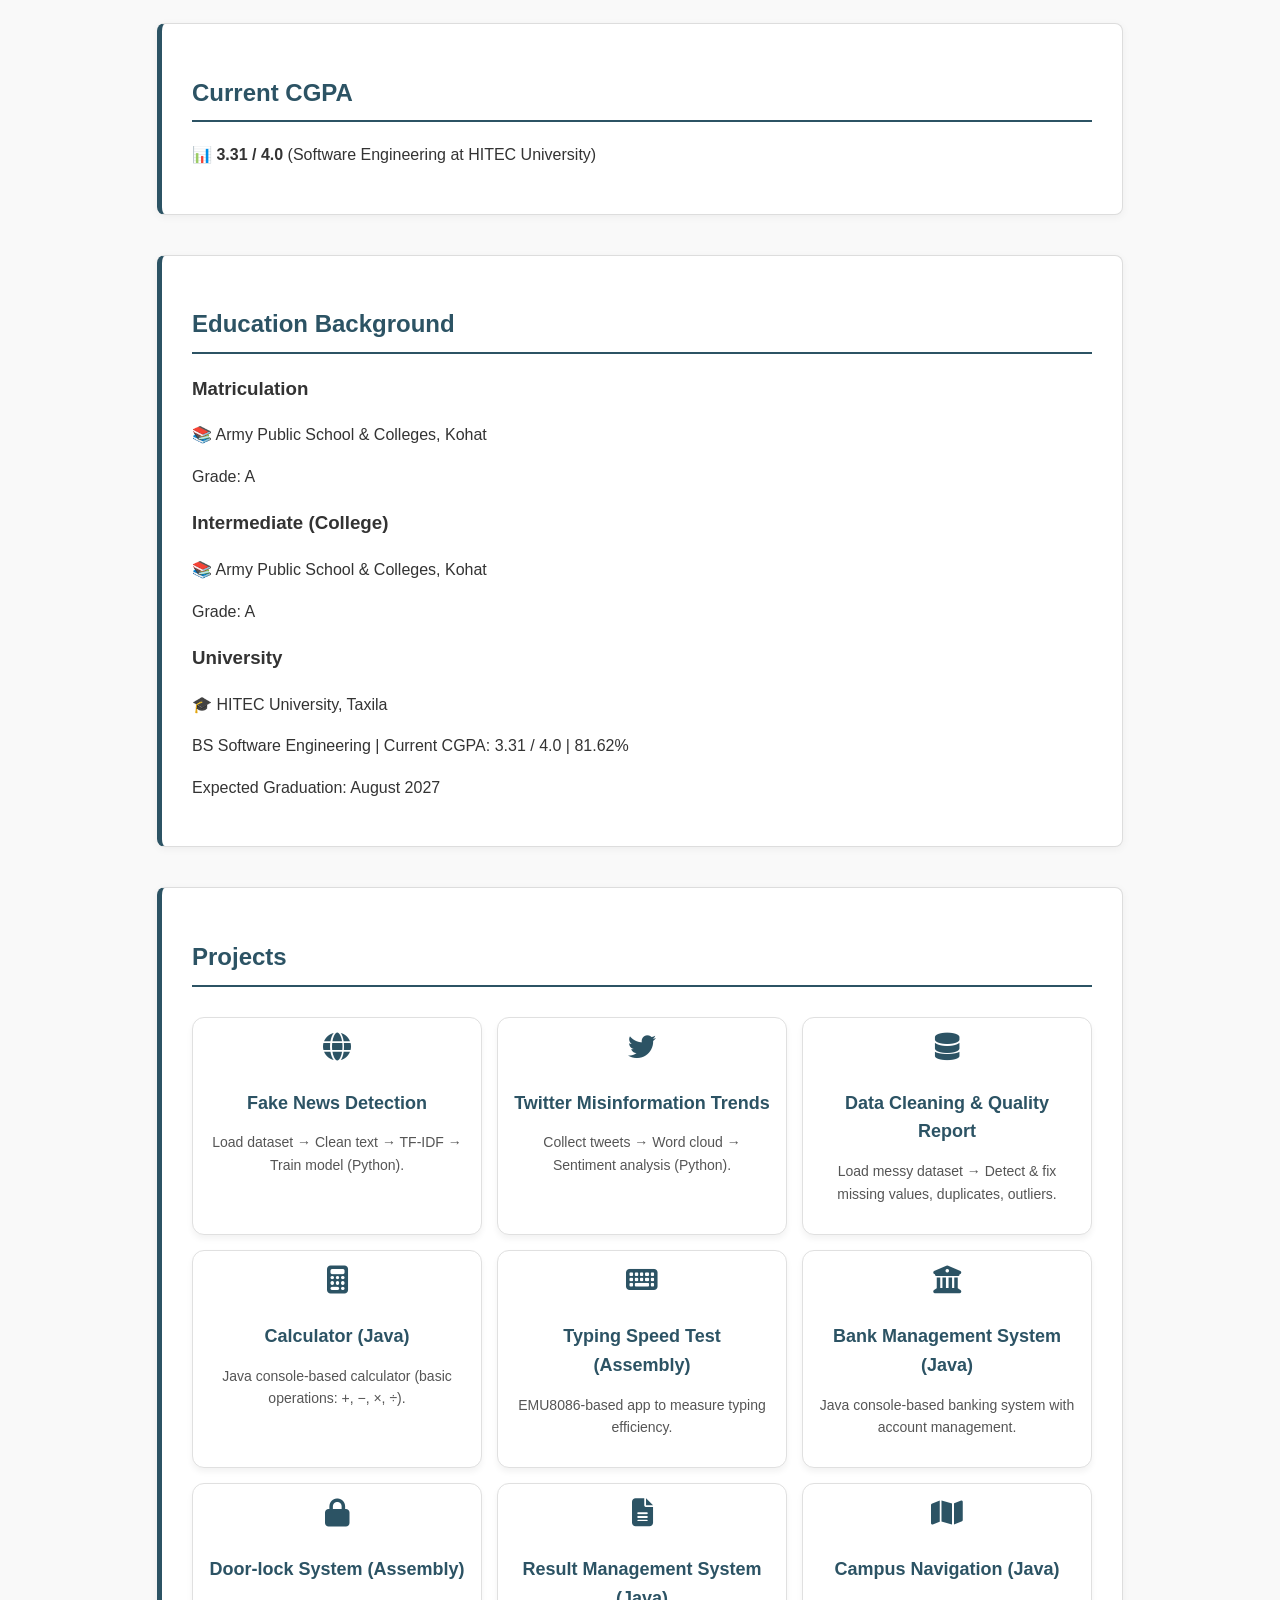
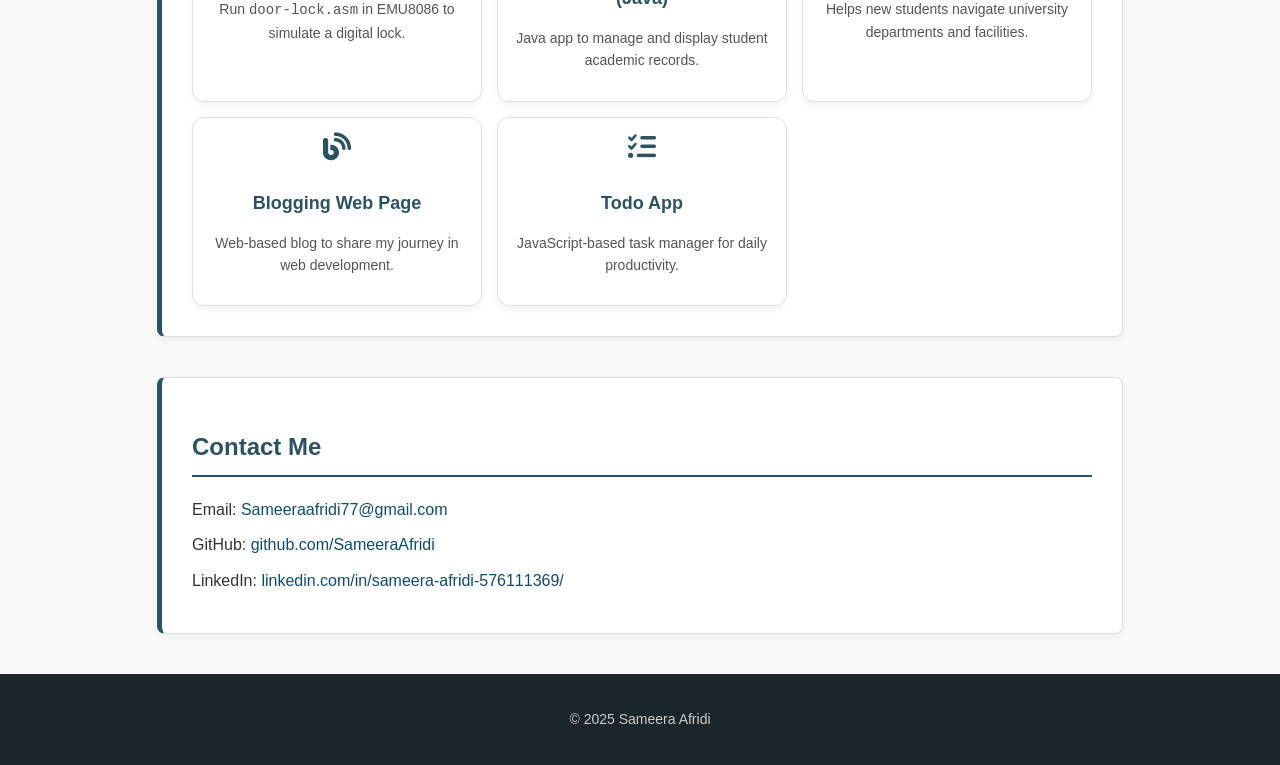
==== commit 6b85afeb: "Update index.html" ====
--- a/index.html
+++ b/index.html
@@ -99,68 +99,89 @@
     </section>
 
     <section id="projects">
-        <h2>Projects</h2>
-        <div class="projects-grid">
-            <!-- 🔹 Smaller, cleaner cards -->
-           
- <div class="project-card">
-                <i class="fas fa-globe"></i>
-                <h3>Fake News Detectionh3>
-                <p>Load dataset → Clean text → TF-IDF → Train model (Python).</p>
-            </div>
- <div class="project-card">
-                <i class="fas fa-twitter"></i>
-                <h3>Twitter Misinformation Trends</h3>
-                <p>Collect tweets → Word cloud → Sentiment analysis(Python).</p>
-            </div
-            <div class="project-card">
-                <i class="fas fa-envelope"></i>
-                <h3>Data Cleaning & Quality Report</h3>
-                <p>Load messy dataset → Detect missing .</p>
-            </div>
-
-             <div class="project-card">
-                <i class="fas fa-keyboard"></i>
-                <h3> Calculator (basic operations: +, -, ×, ÷)(Java)</h3>
-                <p>Java console based calculator.</p>
-            </div>
-            <div class="project-card">
-                <i class="fas fa-keyboard"></i>
-                <h3>Typing Speed Test (Assembly)</h3>
-                <p>EMU8086-based app to measure typing efficiency.</p>
-            </div>
-            <div class="project-card">
-                <i class="fas fa-lock"></i>
-                <h3>Bank Management System (Java)</h3>
-                <p>Java console based System.</p>
-            </div>
-            <div class="project-card">
-                <i class="fas fa-lock"></i>
-                <h3>Door-lock System (Assembly)</h3>
-                <p>Open `door-lock.asm` in EMU8086 and run the program.</p>
-            </div>
-            <div class="project-card">
-                <i class="fas fa-database"></i>
-                <h3>Result Management System (Java)</h3>
-                <p>Java app to manage student academic records.</p>
-            </div>
-            <div class="project-card">
-                <i class="fas fa-map"></i>
-                <h3>Campus Navigation (Java)</h3>
-                <p>Helps new students navigate university departments and facilities.</p>
-            </div>
-            <div class="project-card">
-                <i class="fas fa-blog"></i>
-                <h3>Blogging Web Page</h3>
-                <p>Web-based blogging for my journey in web-dev.</p>
-            </div>
-            <div class="project-card">
-                <i class="fas fa-list-check"></i>
-                <h3>Todo-App</h3>
-                <p>JavaScript-based to-do list application with task management.</p>
-            </div>
-        </div>
-    </section>
+  <h2>Projects</h2>
+  <div class="projects-grid">
+
+    <!-- Fake News -->
+    <div class="project-card">
+      <i class="fas fa-globe"></i>
+      <h3>Fake News Detection</h3>
+      <p>Load dataset → Clean text → TF-IDF → Train model (Python).</p>
+    </div>
+
+    <!-- Twitter -->
+    <div class="project-card">
+      <i class="fab fa-twitter"></i>
+      <h3>Twitter Misinformation Trends</h3>
+      <p>Collect tweets → Word cloud → Sentiment analysis (Python).</p>
+    </div>
+
+    <!-- Data Cleaning -->
+    <div class="project-card">
+      <i class="fas fa-database"></i>
+      <h3>Data Cleaning & Quality Report</h3>
+      <p>Load messy dataset → Detect & fix missing values, duplicates, outliers.</p>
+    </div>
+
+    <!-- Calculator -->
+    <div class="project-card">
+      <i class="fas fa-calculator"></i>
+      <h3>Calculator (Java)</h3>
+      <p>Java console-based calculator (basic operations: +, −, ×, ÷).</p>
+    </div>
+
+    <!-- Typing Speed -->
+    <div class="project-card">
+      <i class="fas fa-keyboard"></i>
+      <h3>Typing Speed Test (Assembly)</h3>
+      <p>EMU8086-based app to measure typing efficiency.</p>
+    </div>
+
+    <!-- Bank Management -->
+    <div class="project-card">
+      <i class="fas fa-university"></i>
+      <h3>Bank Management System (Java)</h3>
+      <p>Java console-based banking system with account management.</p>
+    </div>
+
+    <!-- Door-lock -->
+    <div class="project-card">
+      <i class="fas fa-lock"></i>
+      <h3>Door-lock System (Assembly)</h3>
+      <p>Run <code>door-lock.asm</code> in EMU8086 to simulate a digital lock.</p>
+    </div>
+
+    <!-- Result Management -->
+    <div class="project-card">
+      <i class="fas fa-file-alt"></i>
+      <h3>Result Management System (Java)</h3>
+      <p>Java app to manage and display student academic records.</p>
+    </div>
+
+    <!-- Campus Navigation -->
+    <div class="project-card">
+      <i class="fas fa-map"></i>
+      <h3>Campus Navigation (Java)</h3>
+      <p>Helps new students navigate university departments and facilities.</p>
+    </div>
+
+    <!-- Blog -->
+    <div class="project-card">
+      <i class="fas fa-blog"></i>
+      <h3>Blogging Web Page</h3>
+      <p>Web-based blog to share my journey in web development.</p>
+    </div>
+
+    <!-- Todo -->
+    <div class="project-card">
+      <i class="fas fa-list-check"></i>
+      <h3>Todo App</h3>
+      <p>JavaScript-based task manager for daily productivity.</p>
+    </div>
+
+  </div>
+</section>
+
 
     <section id="contact">
         <h2>Contact Me</h2>
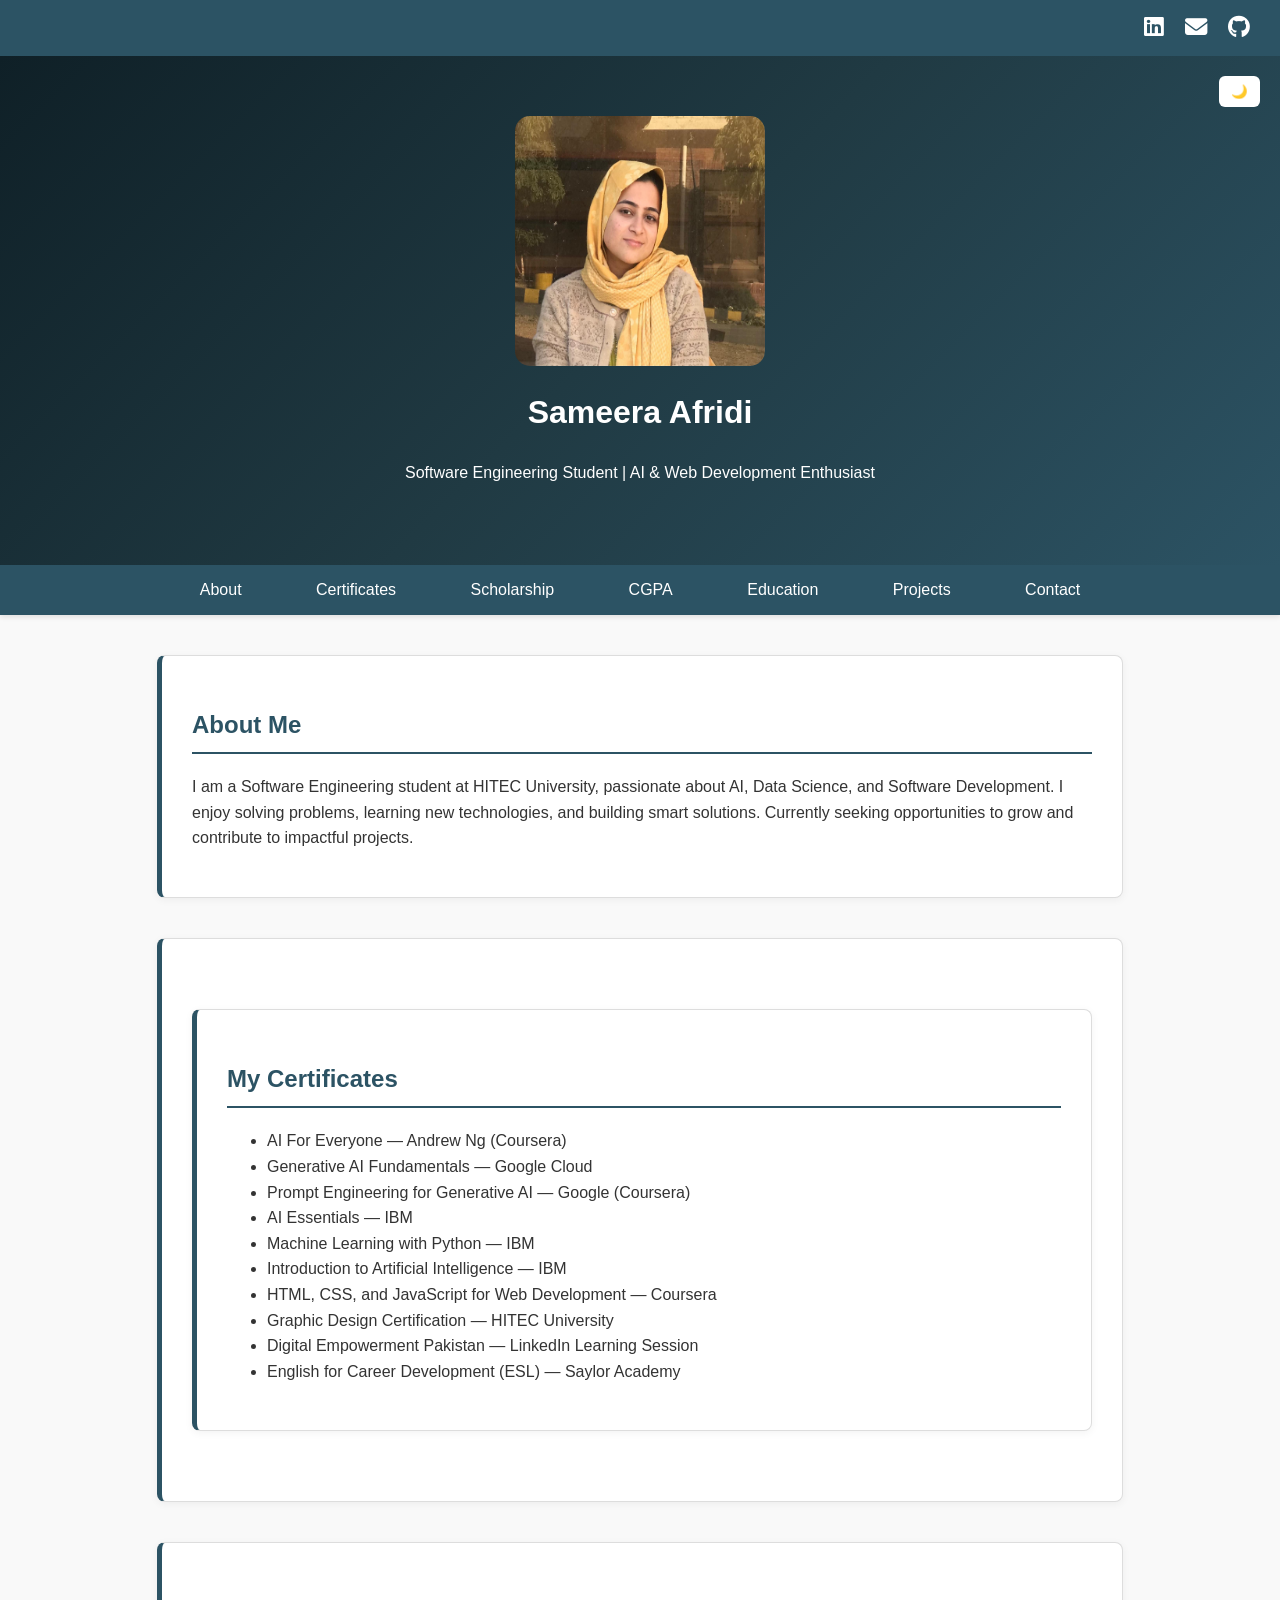
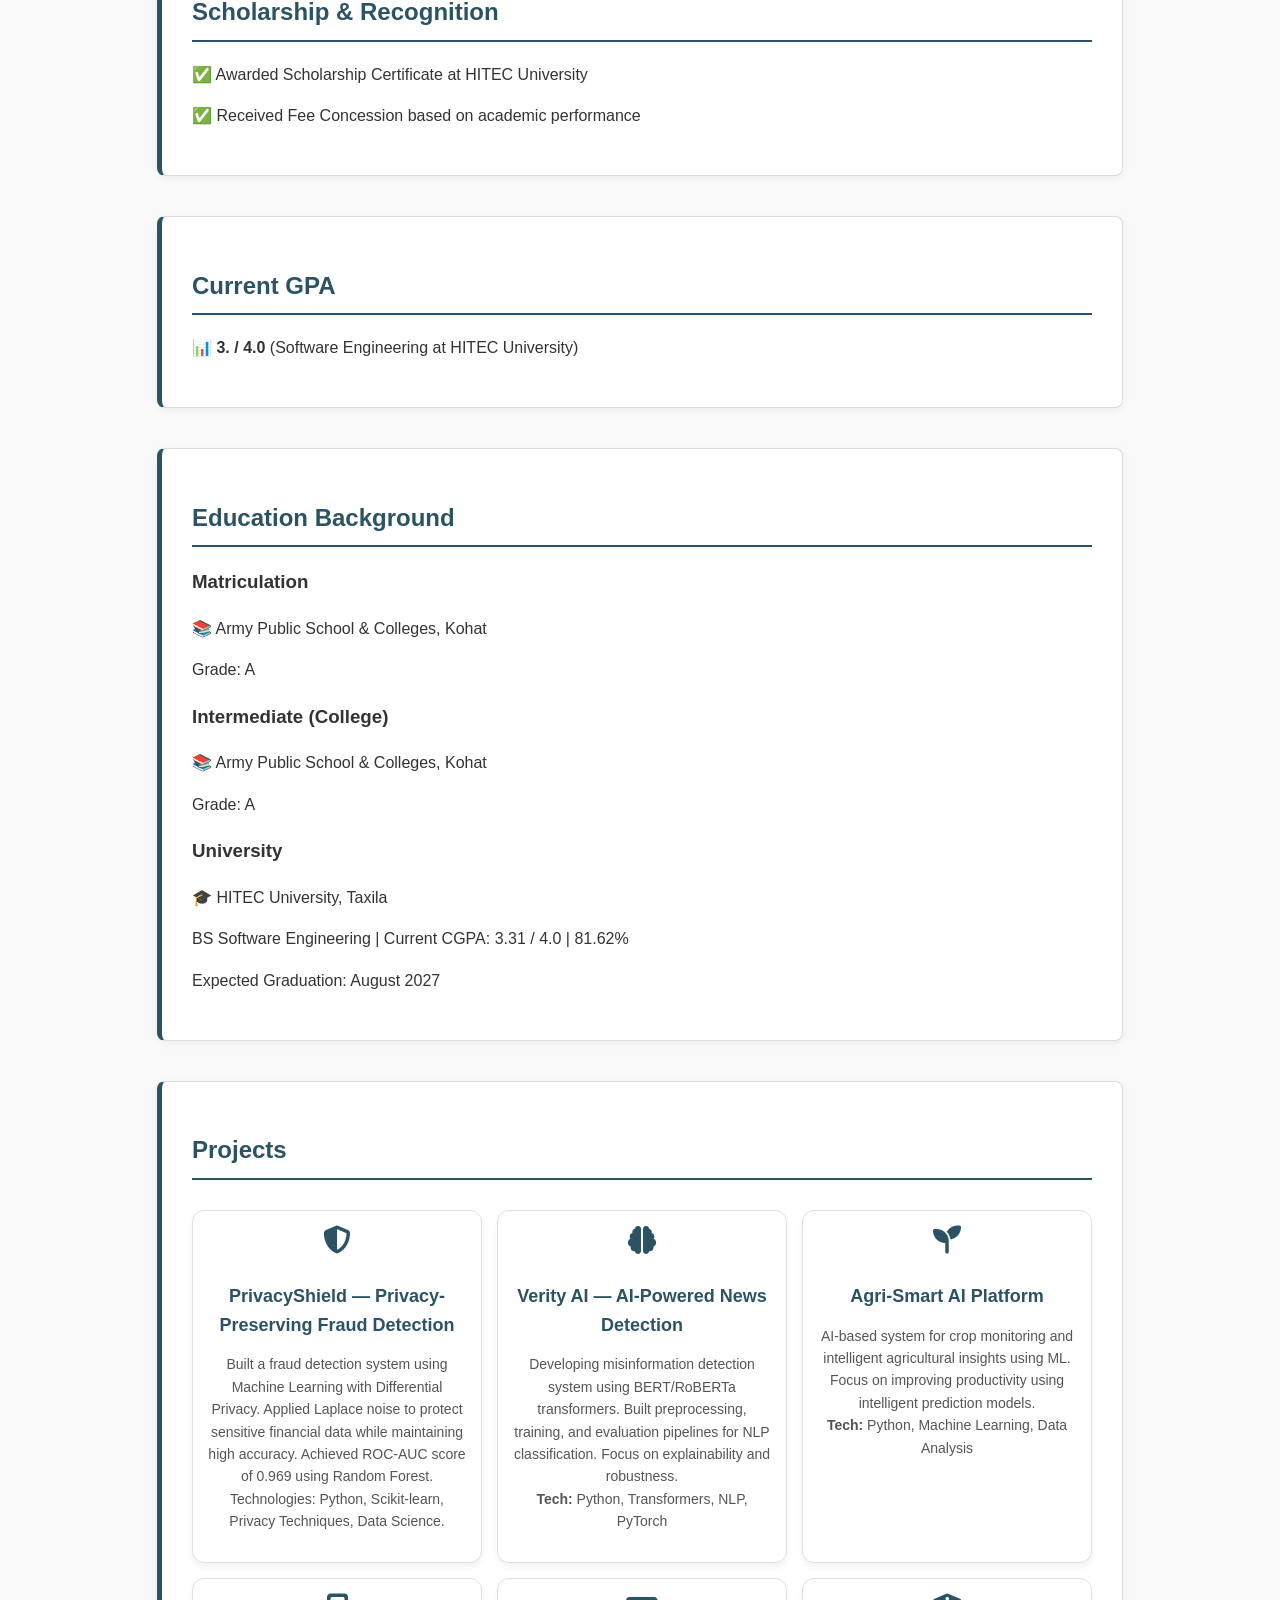
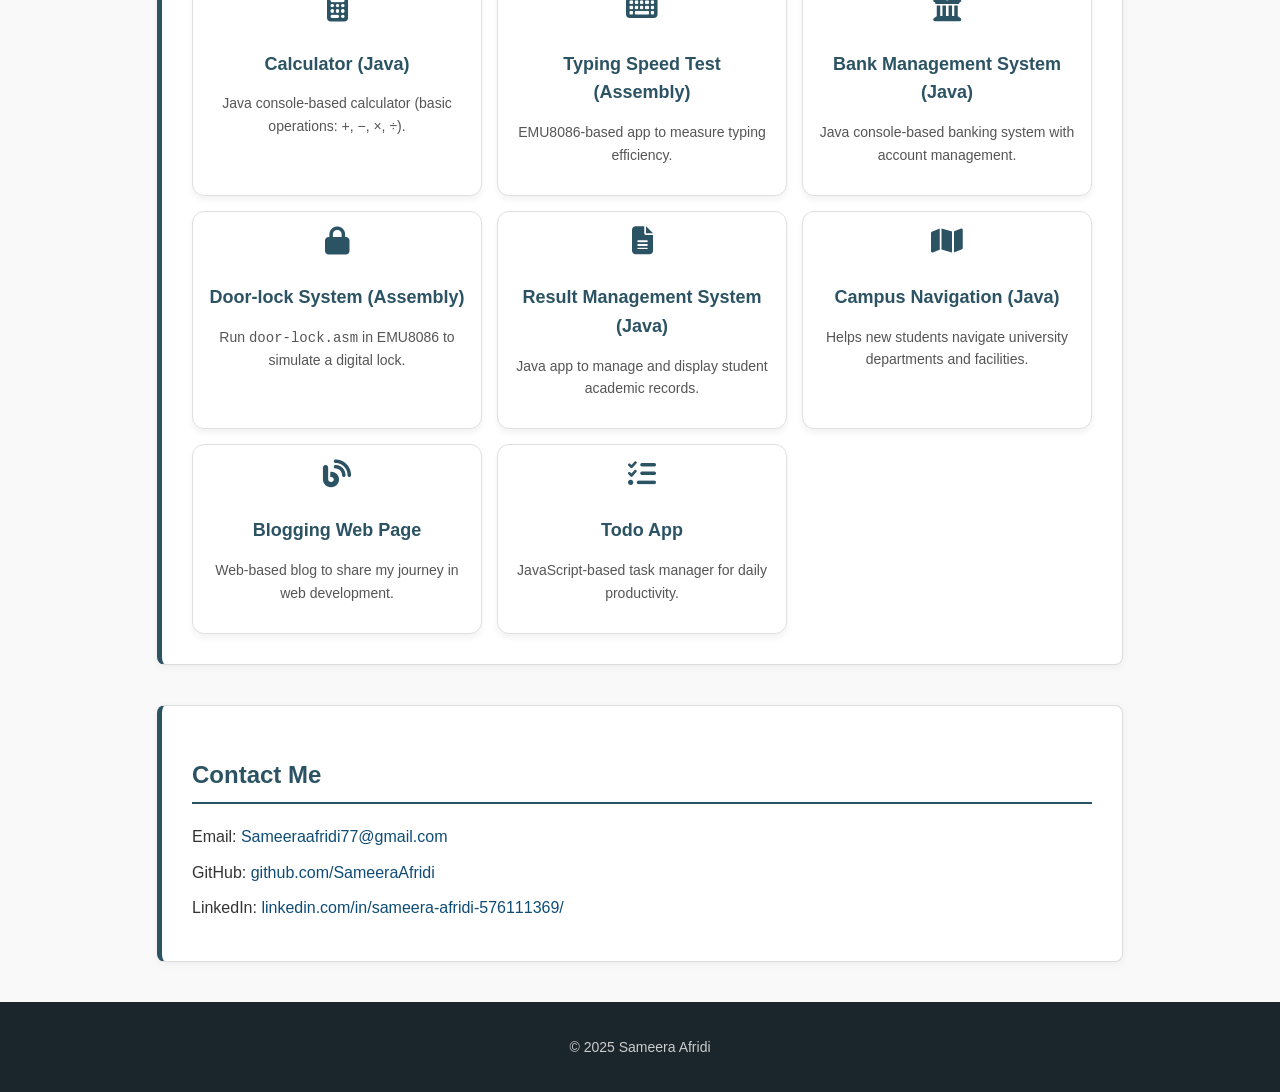
==== commit e9ff4501: "Revise certificates and projects sections Updated the certificates and projects sections with new en" ====
--- a/index.html
+++ b/index.html
@@ -58,17 +58,23 @@
     </section>
 
     <section id="certificates">
-        <h2>My Certificates</h2>
-        <ul>
-            <li>AI For Everyone (Andrew Ng)</li>
-            <li> Generative AI (Google Cloud)</li>
-            <li>Prompt Engineering Basics(Google Coursera)</li>
-            <li>AI Essentials (IBM)</li>
-            <li>HTML, CSS, JavaScript (Coursera)</li>
-            <li>Graphic Design (HITEC University)</li>
-            <li>ESL Certification (Saylor Academy)</li>
-            <li>Digital Empowerment Pakistan (LinkedIn Session)</li>
-        </ul>
+       <section id="certificates">
+    <h2>My Certificates</h2>
+    <ul>
+
+        <li>AI For Everyone — Andrew Ng (Coursera)</li>
+        <li>Generative AI Fundamentals — Google Cloud</li>
+        <li>Prompt Engineering for Generative AI — Google (Coursera)</li>
+        <li>AI Essentials — IBM</li>
+        <li>Machine Learning with Python — IBM</li>
+        <li>Introduction to Artificial Intelligence — IBM</li>
+        <li>HTML, CSS, and JavaScript for Web Development — Coursera</li>
+        <li>Graphic Design Certification — HITEC University</li>
+        <li>Digital Empowerment Pakistan — LinkedIn Learning Session</li>
+        <li>English for Career Development (ESL) — Saylor Academy</li>
+
+    </ul>
+</section>
     </section>
 
     <section id="scholarship">
@@ -78,8 +84,8 @@
     </section>
 
     <section id="cgpa">
-        <h2>Current CGPA</h2>
-        <p>📊 <strong>3.31 / 4.0</strong> (Software Engineering at HITEC University)</p>
+        <h2>Current GPA</h2>
+        <p>📊 <strong>3. / 4.0</strong> (Software Engineering at HITEC University)</p>
     </section>
 
     <section id="education">
@@ -102,27 +108,40 @@
   <h2>Projects</h2>
   <div class="projects-grid">
 
-    <!-- Fake News -->
-    <div class="project-card">
-      <i class="fas fa-globe"></i>
-      <h3>Fake News Detection</h3>
-      <p>Load dataset → Clean text → TF-IDF → Train model (Python).</p>
-    </div>
-
-    <!-- Twitter -->
-    <div class="project-card">
-      <i class="fab fa-twitter"></i>
-      <h3>Twitter Misinformation Trends</h3>
-      <p>Collect tweets → Word cloud → Sentiment analysis (Python).</p>
-    </div>
-
-    <!-- Data Cleaning -->
-    <div class="project-card">
-      <i class="fas fa-database"></i>
-      <h3>Data Cleaning & Quality Report</h3>
-      <p>Load messy dataset → Detect & fix missing values, duplicates, outliers.</p>
-    </div>
-
+        <div class="project-card">
+      <i class="fas fa-shield-alt"></i>
+      <h3>PrivacyShield — Privacy-Preserving Fraud Detection</h3>
+      <p>
+        Built a fraud detection system using Machine Learning with Differential Privacy.
+        Applied Laplace noise to protect sensitive financial data while maintaining high accuracy.
+        Achieved ROC-AUC score of 0.969 using Random Forest.
+        Technologies: Python, Scikit-learn, Privacy Techniques, Data Science.
+      </p>
+    </div>
+
+      <!-- 2. TRUTH-AI Research -->
+    <div class="project-card">
+      <i class="fas fa-brain"></i>
+      <h3> Verity AI — AI-Powered News Detection </h3>
+      <p>
+        Developing misinformation detection system using BERT/RoBERTa transformers.
+        Built preprocessing, training, and evaluation pipelines for NLP classification.
+        Focus on explainability and robustness.
+        <br><strong>Tech:</strong> Python, Transformers, NLP, PyTorch
+      </p>
+    </div>
+      
+  <!-- 3. Deep-Agri Research -->
+    <div class="project-card">
+      <i class="fas fa-seedling"></i>
+      <h3> Agri-Smart AI Platform </h3>
+      <p>
+        AI-based system for crop monitoring and intelligent agricultural insights using ML.
+        Focus on improving productivity using intelligent prediction models.
+        <br><strong>Tech:</strong> Python, Machine Learning, Data Analysis
+      </p>
+    </div>
+      
     <!-- Calculator -->
     <div class="project-card">
       <i class="fas fa-calculator"></i>
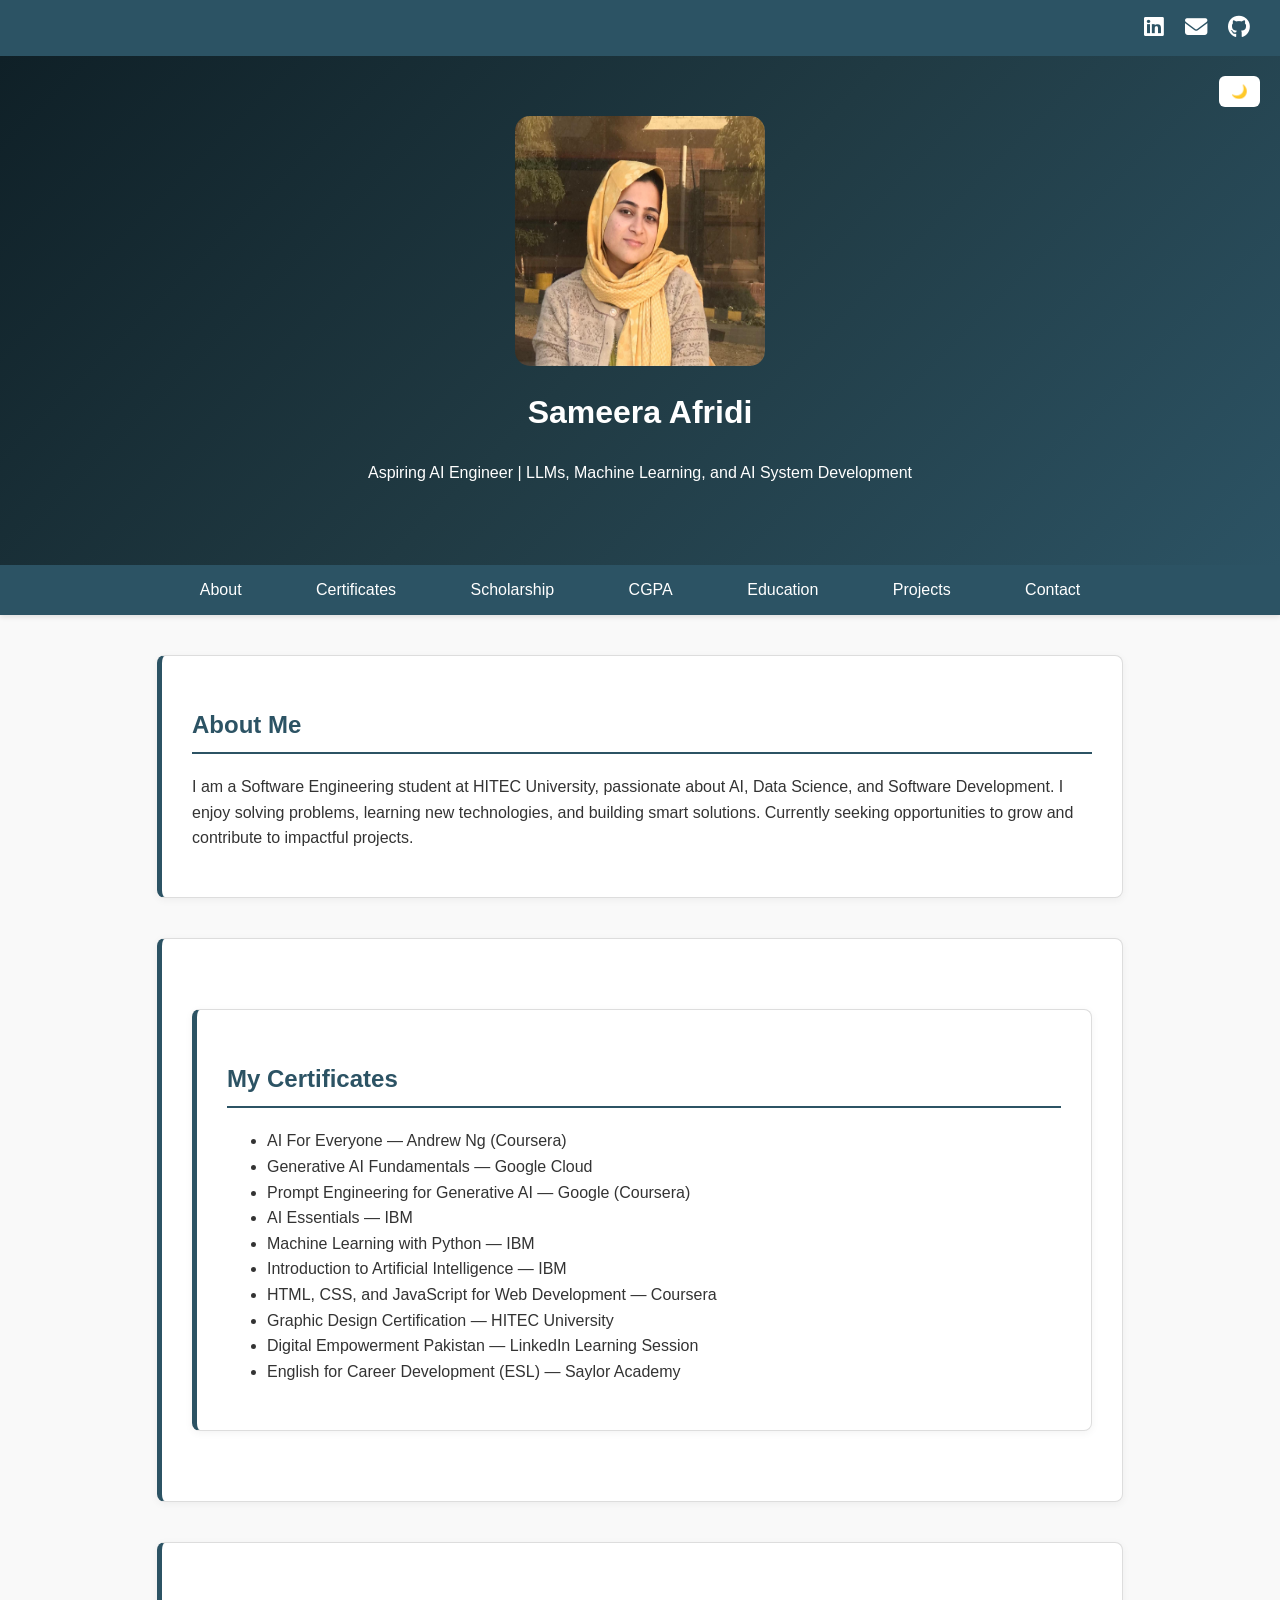
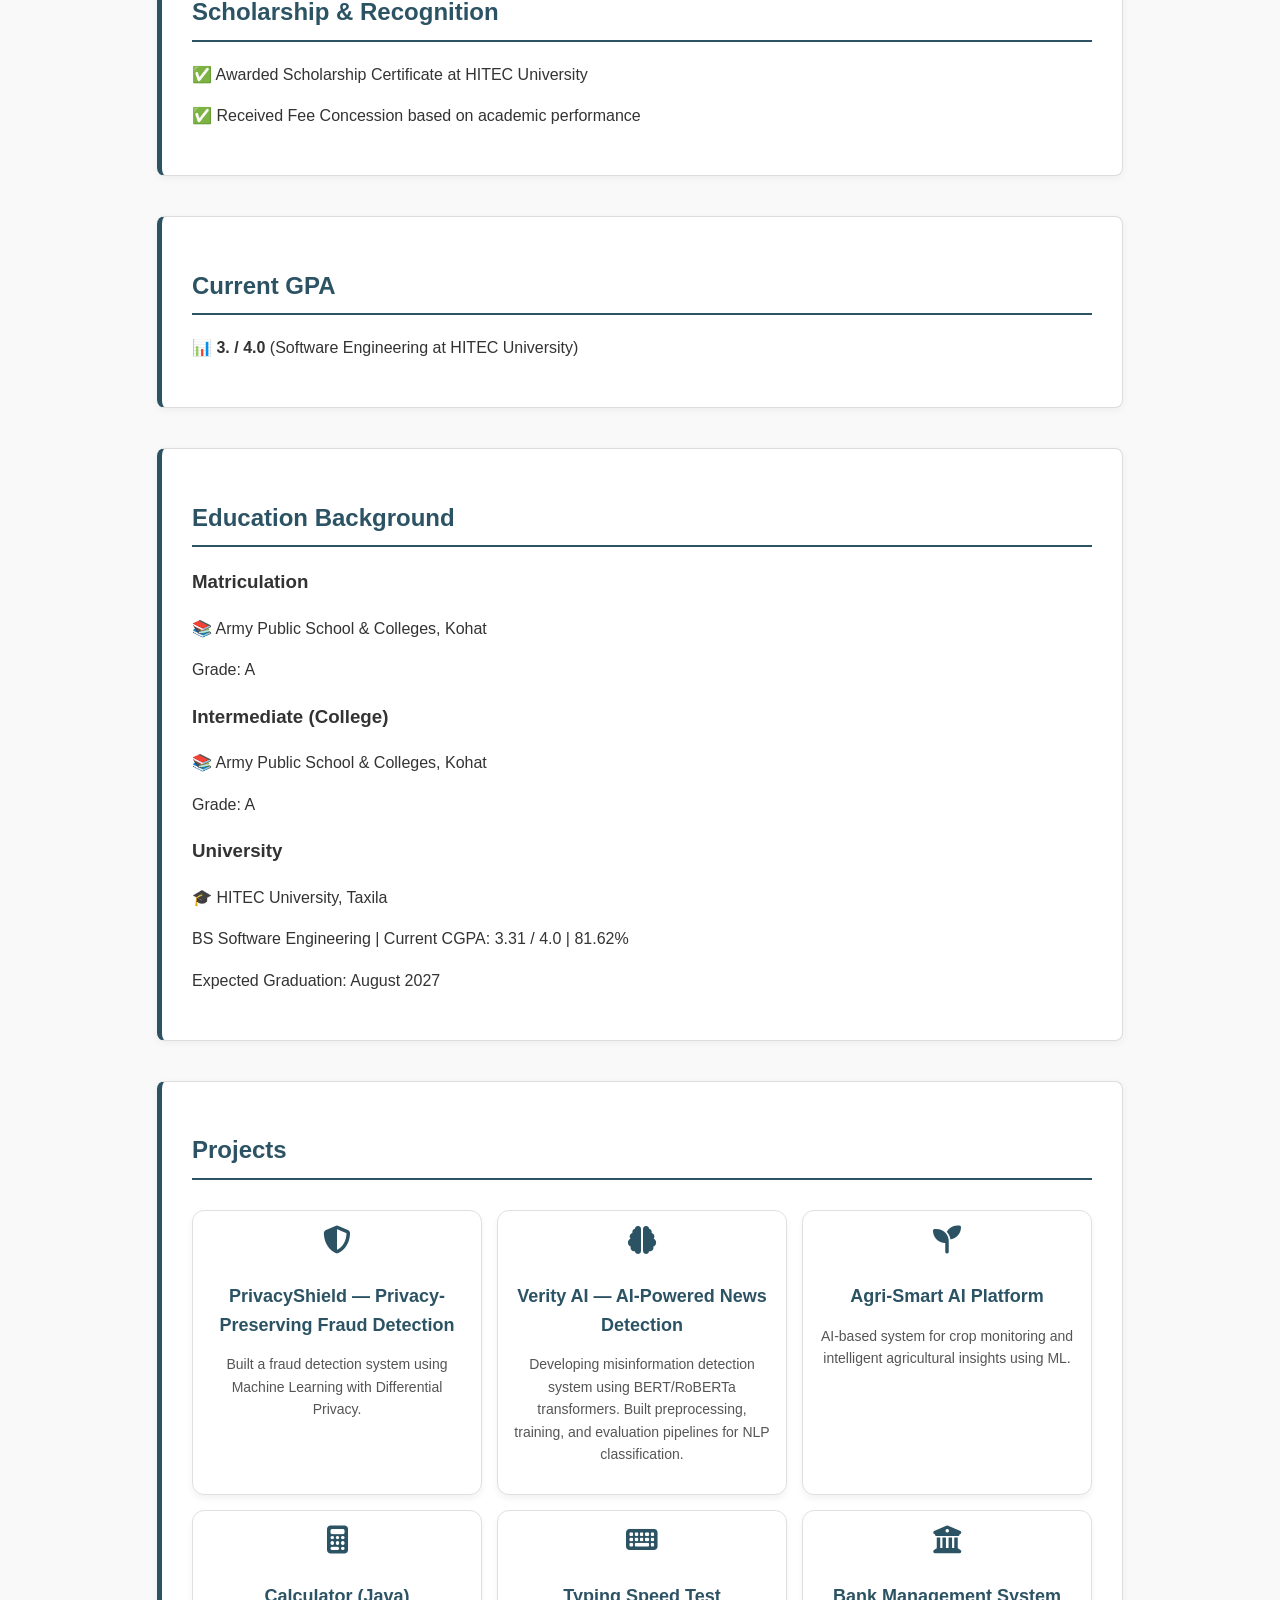
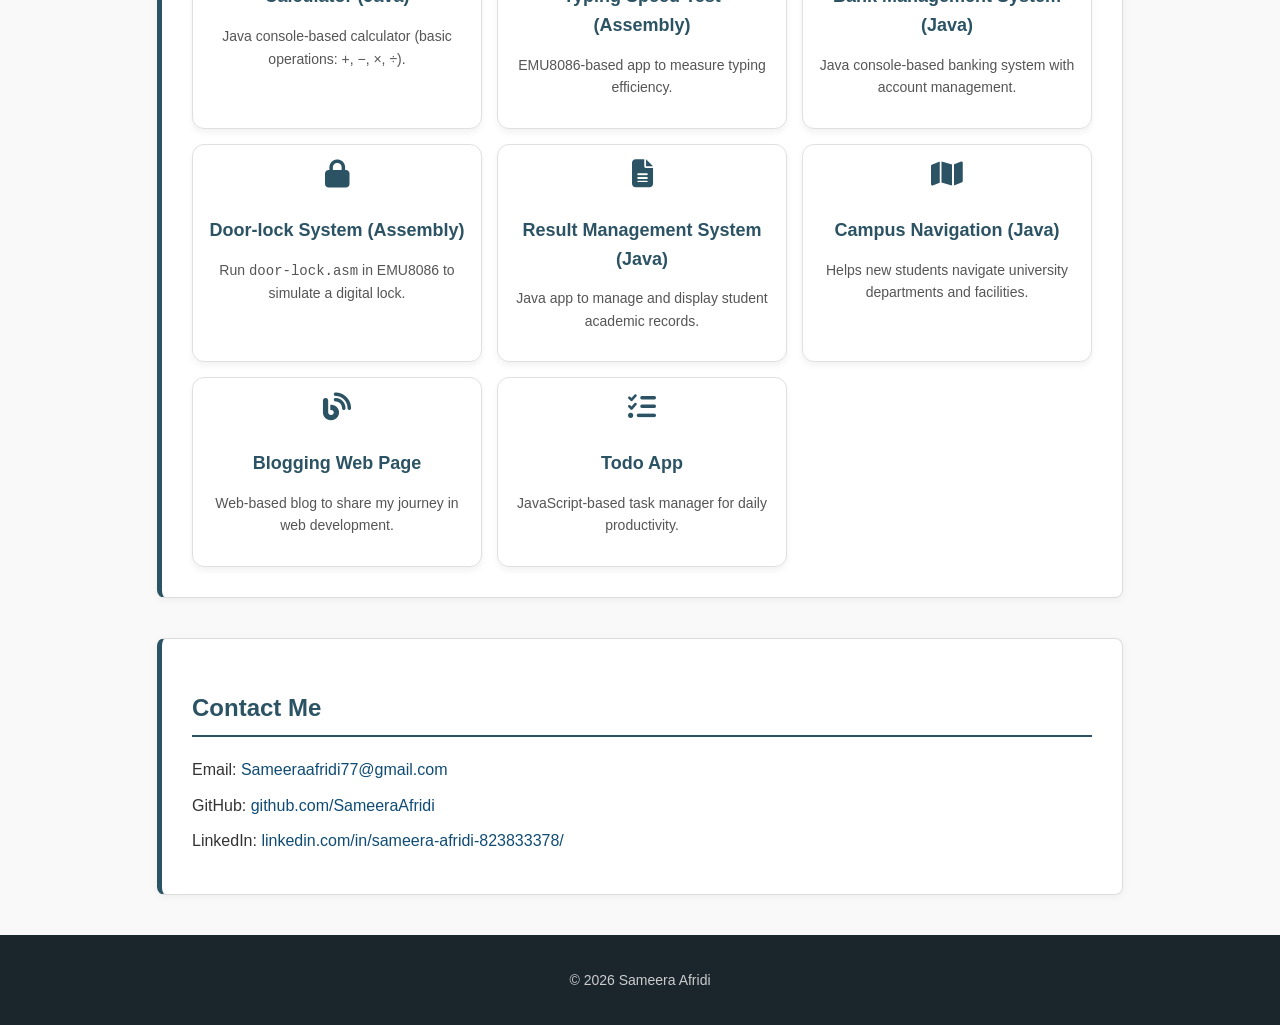
==== commit 4df88cd9: "Updated" ====
--- a/index.html
+++ b/index.html
@@ -15,7 +15,7 @@
 
     <header class="top-header">
         <div class="social-icons">
-            <a href="https://www.linkedin.com/in/sameera-afridi-576111369" target="_blank" title="LinkedIn">
+            <a href="https://www.linkedin.com/in/sameera-afridi-823833378" target="_blank" title="LinkedIn">
                 <i class="fab fa-linkedin"></i>
             </a>
             <a href="mailto:sameeraafridi77@gmail.com" title="Email">
@@ -32,7 +32,7 @@
         alt="Project Screenshot"
   class="project-img">
         <h1>Sameera Afridi</h1>
-       </p>Software Engineering Student | AI & Web Development Enthusiast</p>
+<p>Aspiring AI Engineer | LLMs, Machine Learning, and AI System Development</p>
     
 
        <!-- Dark Mode Toggle Button -->
@@ -113,9 +113,6 @@
       <h3>PrivacyShield — Privacy-Preserving Fraud Detection</h3>
       <p>
         Built a fraud detection system using Machine Learning with Differential Privacy.
-        Applied Laplace noise to protect sensitive financial data while maintaining high accuracy.
-        Achieved ROC-AUC score of 0.969 using Random Forest.
-        Technologies: Python, Scikit-learn, Privacy Techniques, Data Science.
       </p>
     </div>
 
@@ -126,8 +123,6 @@
       <p>
         Developing misinformation detection system using BERT/RoBERTa transformers.
         Built preprocessing, training, and evaluation pipelines for NLP classification.
-        Focus on explainability and robustness.
-        <br><strong>Tech:</strong> Python, Transformers, NLP, PyTorch
       </p>
     </div>
       
@@ -137,8 +132,6 @@
       <h3> Agri-Smart AI Platform </h3>
       <p>
         AI-based system for crop monitoring and intelligent agricultural insights using ML.
-        Focus on improving productivity using intelligent prediction models.
-        <br><strong>Tech:</strong> Python, Machine Learning, Data Analysis
       </p>
     </div>
       
@@ -206,11 +199,11 @@
         <h2>Contact Me</h2>
         <p>Email: <a href="mailto:Sameeraafridi77@gmail.com">Sameeraafridi77@gmail.com</a></p>
         <p>GitHub: <a href="https://github.com/SameeraAfridi">github.com/SameeraAfridi</a></p>
-        <p>LinkedIn: <a href="https://linkedin.com/in/sameera-afridi-576111369/">linkedin.com/in/sameera-afridi-576111369/</a></p>
+        <p>LinkedIn: <a href="https://www.linkedin.com/in/sameera-afridi-823833378">linkedin.com/in/sameera-afridi-823833378/</a></p>
     </section>
 
     <footer>
-        <p>© 2025 Sameera Afridi </p>
+        <p>© 2026 Sameera Afridi </p>
     </footer>
 
 
